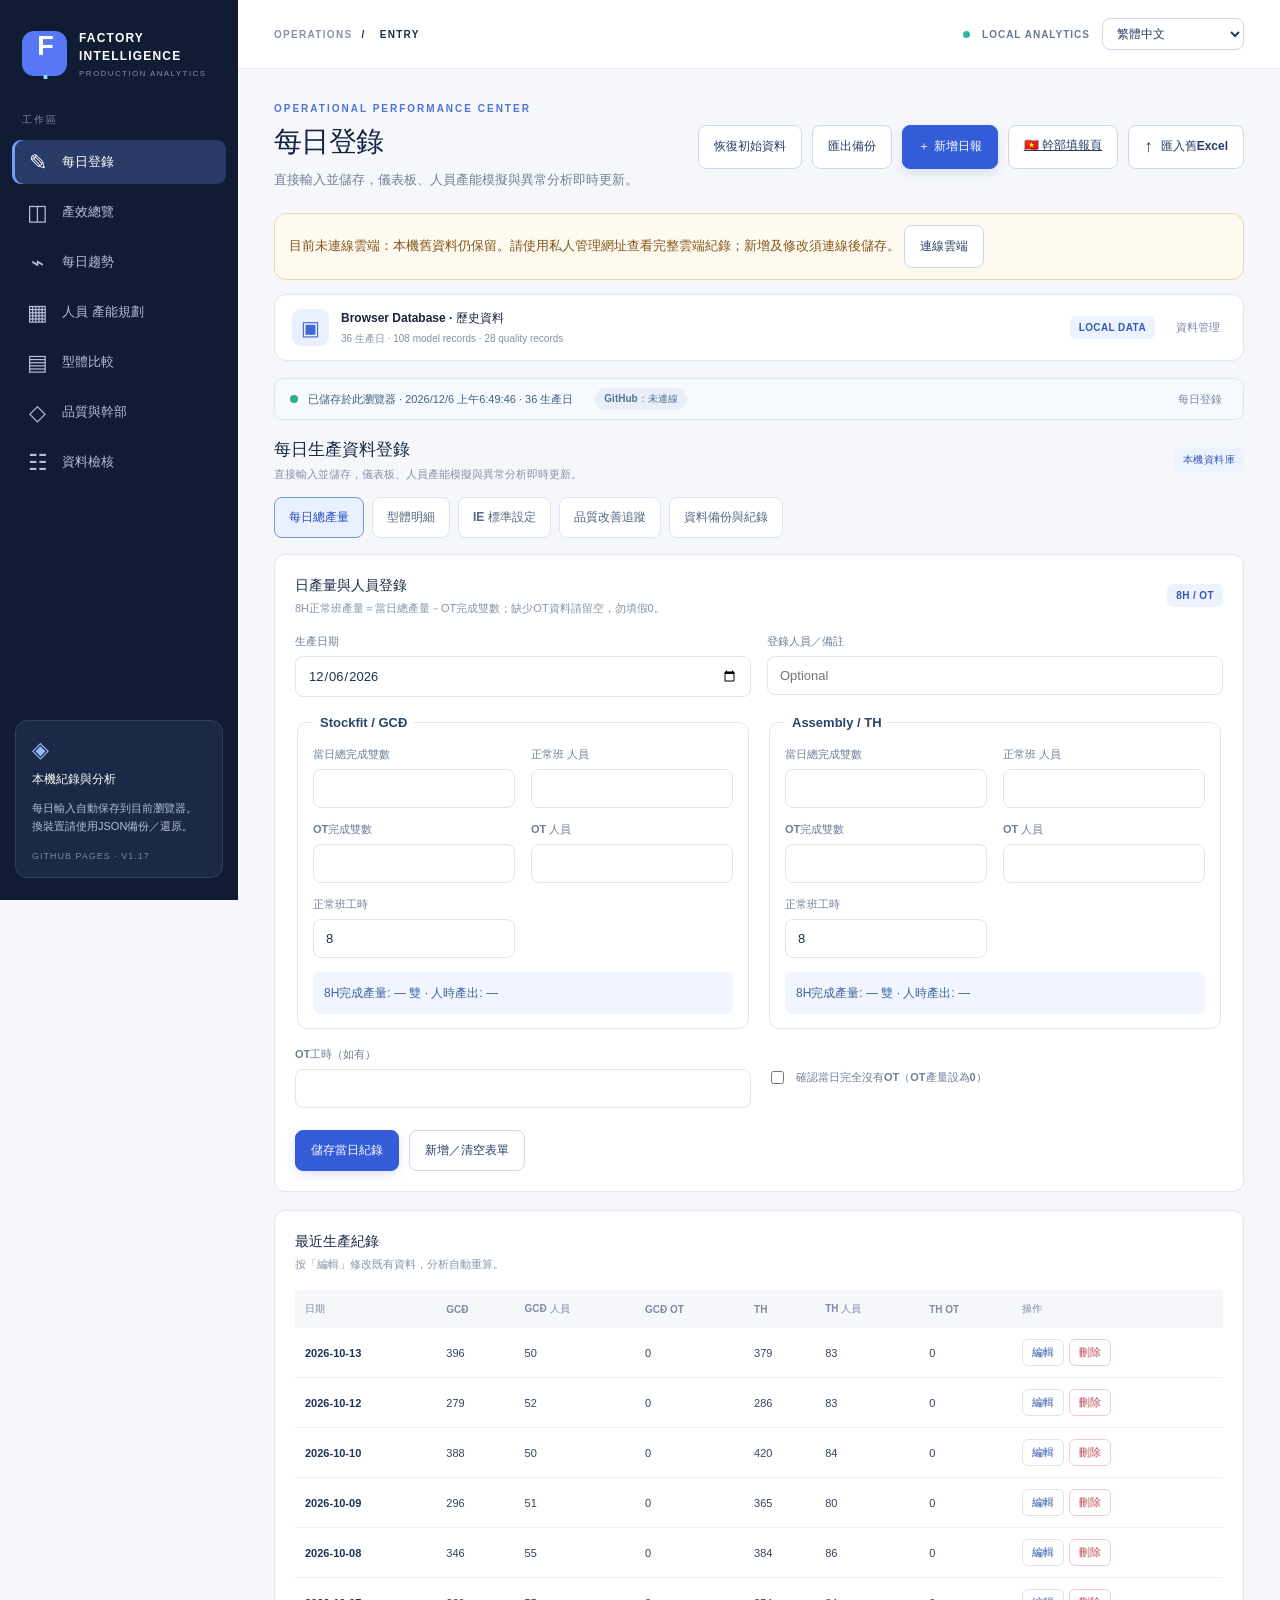
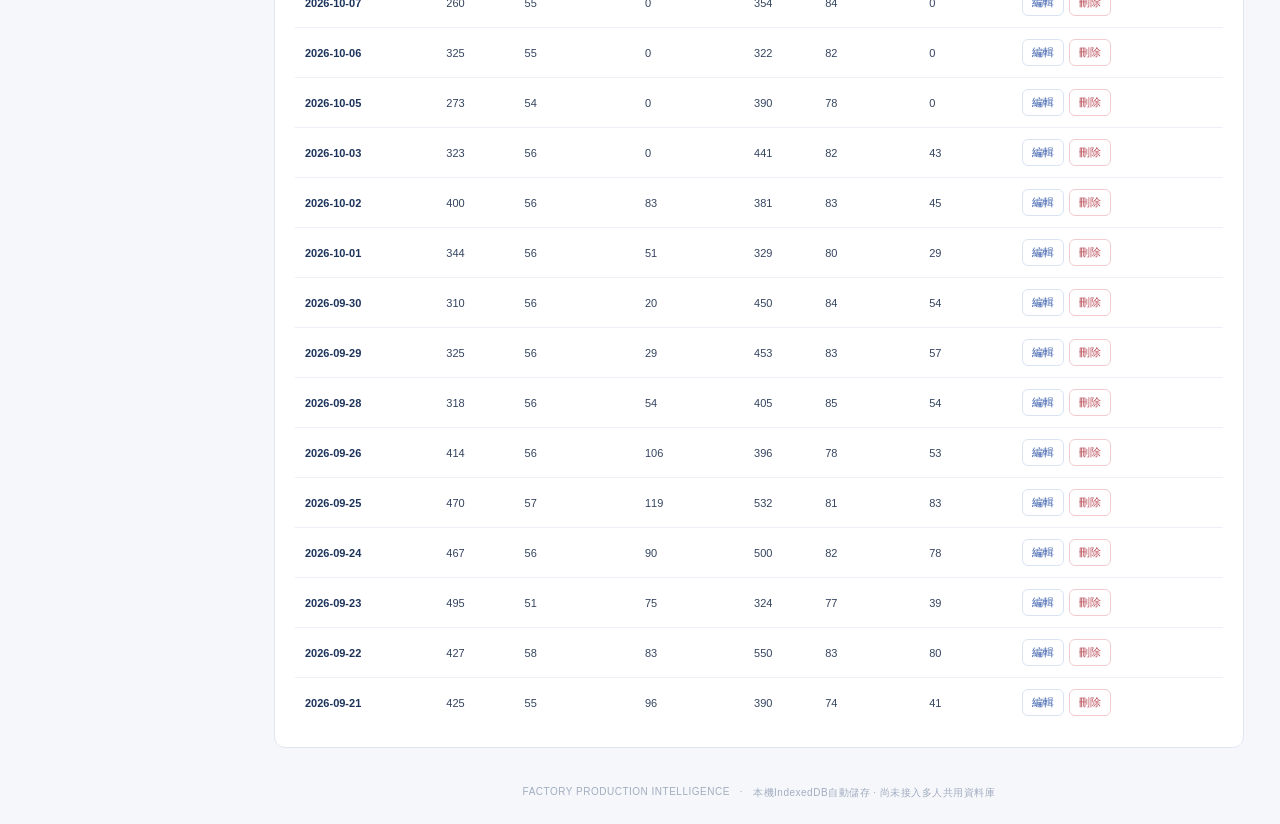
==== index.html @ ee5aaa3c "Add evidence-based mixed-model recommendations to production overview" ====
<!doctype html>
<html lang="zh-Hant">
<head>
  <meta charset="utf-8" />
  <meta name="viewport" content="width=device-width, initial-scale=1" />
  <meta name="color-scheme" content="light" />
  <meta http-equiv="Content-Security-Policy" content="default-src 'self'; script-src 'self'; style-src 'self'; img-src 'self' data:; connect-src 'self' https://api.github.com https://*.supabase.co; object-src 'none'; base-uri 'self'; form-action 'none'" />
  <title>Factory Production Intelligence | 產效智能管理</title>
  <link rel="stylesheet" href="styles.css?v=126" />
  <script src="data/factory-data.js" defer></script>
  <script src="english.js?v=115" defer></script>
  <script src="insights.js?v=23" defer></script>
  <script src="app.js?v=126" defer></script>
  <script src="records.js?v=117" defer></script>
  <script src="ie.js?v=117" defer></script>
  <script src="ie-planner.js?v=121" defer></script>
  <script src="planning-core.js?v=121" defer></script>
  <script src="planning-ui.js?v=123" defer></script>
  <script src="ie-intelligence.js?v=120" defer></script>
  <script src="mix-recommendation.js?v=126" defer></script>
  <script src="cloud.js?v=113" defer></script>
  <script src="cloud-config.js" defer></script>
  <script src="cloud-dashboard.js?v=125" defer></script>
</head>
<body>
  <div class="shell">
    <aside class="sidebar">
      <div class="brand"><div class="brand-mark">F<span>·</span></div><div><strong>FACTORY<br>INTELLIGENCE</strong><small>PRODUCTION ANALYTICS</small></div></div>
      <div class="side-label" data-i18n="workspace">工作區</div>
      <nav class="nav" aria-label="Navigation">
        <button class="nav-link" data-view="entry"><span>✎</span><span data-i18n="entry">每日登錄</span></button>
        <button class="nav-link active" data-view="overview"><span>◫</span><span data-i18n="overview">產效總覽</span></button>
        <button class="nav-link" data-view="trends"><span>⌁</span><span data-i18n="trends">每日趨勢</span></button>
        <button class="nav-link" data-view="planner"><span>▦</span><span data-i18n="planner">HC 產能規劃</span></button>
        <button class="nav-link" data-view="models"><span>▤</span><span data-i18n="models">型體比較</span></button>
        <button class="nav-link" data-view="quality"><span>◇</span><span data-i18n="quality">品質與幹部</span></button>
        <button class="nav-link" data-view="audit"><span>☷</span><span data-i18n="audit">資料檢核</span></button>
      </nav>
      <div class="side-bottom"><div class="privacy-icon">◈</div><strong data-i18n="localProcessing">本機安全分析</strong><p data-i18n="localNote">Excel僅在瀏覽器內處理，不會上傳伺服器。</p><span class="version">GITHUB PAGES · V1.17</span></div>
    </aside>
    <main class="main">
      <header class="topbar"><div class="breadcrumbs">OPERATIONS <span>/</span> <span id="crumb">PRODUCTION DASHBOARD</span></div><div class="top-actions"><span class="status-dot"></span><span class="top-status" data-i18n="offline">LOCAL ANALYTICS</span><select id="langBtn" class="outline small" aria-label="Language / 語言 / Ngôn ngữ"><option value="zh">繁體中文</option><option value="vn">Tiếng Việt</option><option value="en">English</option></select></div></header>
      <div class="page">
        <div class="headline"><div><div class="eyebrow" data-i18n="eyebrow">OPERATIONAL PERFORMANCE CENTER</div><h1 id="pageTitle" data-i18n="overviewTitle">產效智能管理儀表板</h1><p class="lead" id="pageSubtitle" data-i18n="overviewSub">8H正常班、OT、HC與品質的整合分析，協助管理每日產出及生產穩定性。</p></div><div class="headline-actions"><button id="demoBtn" class="outline" data-i18n="demo">重新載入資料</button><button id="downloadVN" class="outline" data-i18n="downloadVN">匯出備份</button><button id="quickEntry" class="primary" type="button" data-i18n="quickEntry">＋ 新增日報</button><a href="staff.html" class="outline" style="text-decoration:none;display:inline-flex;align-items:center;gap:5px" data-i18n="staffLink">🇻🇳 幹部填報頁</a><label class="outline upload-label" for="fileInput"><span>↑</span><span data-i18n="upload">匯入Excel</span></label><input id="fileInput" type="file" accept=".xlsx,.csv" multiple hidden /></div></div>
        <div id="modeNotice" class="mode-notice" role="note">目前是單機模式：本頁直接輸入的資料不會跨裝置同步。主管請從私人雲端網址進入，幹部請使用專用填報網址。</div>
        <div class="import-strip"><div class="file-state"><span class="file-icon">▣</span><div><strong id="sourceTitle">尚未匯入資料</strong><small id="sourceDetail">支援 Master_Daily / Model_Data / Quality_Issues / Sheet2</small></div></div><div class="file-state-right"><span id="datasetTag" class="tag muted">NO DATA</span><button class="text-button" id="clearBtn" data-i18n="clear">資料管理</button></div></div>
        <div id="message" class="message hidden" role="status"></div>
        <div class="storage-strip" id="storageStrip"><span class="storage-dot"></span><span id="dbStatus">正在檢查本機資料庫…</span><span class="cloud-status-pill" id="cloudTopStatus">GitHub: 未連線</span><button id="goEntry" type="button" class="text-button" data-i18n="entry">每日登錄</button></div>
        <section id="filters" class="filter-bar"><div class="filter-title"><strong data-i18n="period">每日產效比較</strong><span data-i18n="weighted">選擇兩個生產日，8H正常班與加權人時產出</span></div><div class="date-field"><label for="baseStart" data-i18n="baselineStart">A日 · 基準日</label><input id="baseStart" type="date" aria-label="A日 基準日"></div><div class="arrow">→</div><div class="date-field"><label for="compStart" data-i18n="compareStart">B日 · 比較日</label><input id="compStart" type="date" aria-label="B日 比較日"></div><button id="swapDates" class="outline small" type="button" data-i18n="swapDates">交換日期</button><span class="date-compare-note" id="dateCompareNote"></span></section>

        <div id="view-entry" class="view">
          <div class="section-head"><div><h2 data-i18n="entryTitle">每日生產資料登錄</h2><p data-i18n="entrySub">直接輸入並儲存，所有儀表板、產能模擬與異常分析即時更新。</p></div><span class="tag" data-i18n="localDB">本機資料庫</span></div>
          <div class="entry-tabs" role="tablist" aria-label="Entry sections">
            <button type="button" class="entry-tab active" data-entry-tab="daily" data-i18n="tabDaily">每日總產量</button>
            <button type="button" class="entry-tab" data-entry-tab="model" data-i18n="tabModel">型體明細</button>
            <button type="button" class="entry-tab" data-entry-tab="ie" data-i18n="tabIE">IE 標準設定</button>
            <button type="button" class="entry-tab" data-entry-tab="quality" data-i18n="tabQuality">品質改善追蹤</button>
            <button type="button" class="entry-tab" data-entry-tab="backup" data-i18n="tabBackup">資料備份與紀錄</button>
          </div>
          <section id="entry-daily" class="entry-pane active">
            <form id="dailyForm" class="panel entry-panel">
              <div class="panel-head"><div><h3 data-i18n="dailyFormTitle">日產量與HC登錄</h3><p data-i18n="dailyFormSub">8H正常班產量＝當日總產量－OT產量；缺少OT資料請留空，勿填假0。</p></div><span class="tag">8H / OT</span></div>
              <div class="entry-form-grid"><label><span data-i18n="date">生產日期</span><input id="entryDate" type="date" required /></label><label><span data-i18n="entryOperator">登錄人員／備註</span><input id="entryOperator" type="text" maxlength="120" placeholder="Optional" /></label></div>
              <div class="entry-process-grid">
                <fieldset><legend>Stockfit / GCĐ</legend><div class="entry-form-grid"><label><span data-i18n="totalPairs">當日總完成雙數</span><input id="entryGcTotal" type="number" min="0" step="1" required /></label><label><span data-i18n="normalHC">正常班 HC</span><input id="entryGcHC" type="number" min="1" step="1" required /></label><label><span data-i18n="otPairs">OT完成雙數</span><input id="entryGcOT" type="number" min="0" step="1" /></label><label><span data-i18n="otHC">OT HC</span><input id="entryGcOTHC" type="number" min="0" step="1" /></label><label><span data-i18n="normalHours">正常班工時</span><input id="entryGcHours" type="number" min="0.5" max="24" step="0.5" value="8" required /></label></div><div class="entry-preview" id="gcLivePreview">—</div></fieldset>
                <fieldset><legend>Assembly / TH</legend><div class="entry-form-grid"><label><span data-i18n="totalPairs">當日總完成雙數</span><input id="entryAsmTotal" type="number" min="0" step="1" required /></label><label><span data-i18n="normalHC">正常班 HC</span><input id="entryAsmHC" type="number" min="1" step="1" required /></label><label><span data-i18n="otPairs">OT完成雙數</span><input id="entryAsmOT" type="number" min="0" step="1" /></label><label><span data-i18n="otHC">OT HC</span><input id="entryAsmOTHC" type="number" min="0" step="1" /></label><label><span data-i18n="normalHours">正常班工時</span><input id="entryAsmHours" type="number" min="0.5" max="24" step="0.5" value="8" required /></label></div><div class="entry-preview" id="asmLivePreview">—</div></fieldset>
              </div>
              <div class="entry-form-grid entry-extra"><label><span data-i18n="otHours">OT工時（如有）</span><input id="entryOtHours" type="number" min="0" max="16" step="0.5" /></label><label class="entry-checkbox"><input id="entryNoOT" type="checkbox" /><span data-i18n="noOT">確認當日完全沒有OT（將OT產量設為0）</span></label></div>
              <div class="entry-actions"><button class="primary" type="submit" id="saveDaily" data-i18n="saveDaily">儲存當日紀錄</button><button class="outline" type="button" id="resetDaily" data-i18n="newRecord">新增／清空表單</button><span class="entry-hint" id="dailyEditingHint"></span></div>
            </form>
            <article class="panel entry-list-panel"><div class="panel-head"><div><h3 data-i18n="recentRecords">最近生產紀錄</h3><p data-i18n="editHint">選擇「編輯」可直接修改既有資料，修改後分析自動重算。</p></div></div><div class="table-scroll" id="entryDailyTable"></div></article>
          </section>
          <section id="entry-model" class="entry-pane">
            <form id="modelForm" class="panel entry-panel"><div class="panel-head"><div><h3 data-i18n="modelFormTitle">型體產量登錄</h3><p data-i18n="modelFormSub">同一日期、同一型體為一筆紀錄；型體HC共用，不自行分攤。</p></div></div>
              <div class="entry-form-grid"><label><span data-i18n="date">日期</span><input id="modelDate" type="date" required /></label><label><span data-i18n="modelName">型體代碼</span><input id="modelName" type="text" list="modelOptions" maxlength="70" required placeholder="BBB-1698" /><datalist id="modelOptions"><option value="BBB-1698"></option><option value="SWB-1285-1"></option><option value="SOB-1632"></option></datalist></label><label><span>Stockfit / GCĐ · <span data-i18n="totalPairs">總完成雙數</span></span><input id="modelGcTotal" type="number" min="0" step="1" /></label><label><span>Stockfit / GCĐ · OT</span><input id="modelGcOT" type="number" min="0" step="1" /></label><label><span>Assembly / TH · <span data-i18n="totalPairs">總完成雙數</span></span><input id="modelAsmTotal" type="number" min="0" step="1" /></label><label><span>Assembly / TH · OT</span><input id="modelAsmOT" type="number" min="0" step="1" /></label></div>
              <div class="entry-actions"><button class="primary" type="submit" data-i18n="saveModel">儲存型體資料</button><button class="outline" type="button" id="resetModel" data-i18n="newRecord">新增／清空表單</button><span class="entry-hint" id="modelEditingHint"></span></div>
            </form><article class="panel entry-list-panel"><div class="panel-head"><h3 data-i18n="recentModels">最近型體紀錄</h3></div><div class="table-scroll" id="entryModelTable"></div></article>
          </section>
          <section id="entry-ie" class="entry-pane">
            <form id="ieForm" class="panel entry-panel">
              <div class="panel-head"><div><h3 data-i18n="ieFormTitle">IE 型體標準工時登錄</h3><p data-i18n="ieFormSub">新增任意型體，底加／成型分別設定標準人分鐘、節拍、專用HC與效率；數值留空表示尚未提供IE標準。</p></div><span class="tag">IE / MANUAL SECONDS / HC</span></div>
              <div class="entry-form-grid">
                <label><span data-i18n="modelName">型體代碼</span><input id="ieModel" type="text" list="modelOptions" maxlength="70" required placeholder="BBB-1698" /></label>
                <label><span data-i18n="ieDisplayName">型體名稱（選填）</span><input id="ieDisplayName" type="text" maxlength="120" placeholder="Sabrina 4" /></label>
                <label><span data-i18n="ieEffectiveDate">IE生效日（留空＝適用所有歷史日期）</span><input id="ieEffectiveDate" type="date" /></label>
                <label><span data-i18n="ieShiftHours">模擬工時（小時）</span><input id="ieShiftHours" type="number" min="0.5" max="24" step="0.5" value="8" /></label>
              </div>
              <div class="entry-process-grid">
                <fieldset><legend>Stockfit / GCĐ</legend><div class="entry-form-grid">
                  <label><span data-i18n="ieCycle">人工總秒值（秒／雙）</span><input id="ieGcCycle" type="number" min="0.001" max="300000" step="any" placeholder="例：4618" /></label>
                  <label><span data-i18n="ieTarget">試算雙數（選填）</span><input id="ieGcTargetPairs" type="number" min="1" step="1" placeholder="自動參考最近同款實績" /></label>
                </div><div id="ieGcPreview" class="entry-preview">—</div></fieldset>
                <fieldset><legend>Assembly / TH</legend><div class="entry-form-grid">
                  <label><span data-i18n="ieCycle">人工總秒值（秒／雙）</span><input id="ieAsmCycle" type="number" min="0.001" max="300000" step="any" placeholder="例：5328" /></label>
                  <label><span data-i18n="ieTarget">試算雙數（選填）</span><input id="ieAsmTargetPairs" type="number" min="1" step="1" placeholder="自動參考最近同款實績" /></label>
                </div><div id="ieAsmPreview" class="entry-preview">—</div></fieldset>
              </div>
              <label class="entry-full"><span data-i18n="ieNotes">IE備註／版本來源</span><textarea id="ieNotes" rows="2" maxlength="1000" placeholder="IE approved standard / process &amp; version"></textarea></label>
              <div class="entry-actions"><button class="primary" type="submit" data-i18n="ieSave">儲存IE標準／新增型體</button><button class="outline" type="button" id="ieReset" data-i18n="newRecord">新增／清空表單</button><span class="entry-hint" id="ieEditingHint"></span></div>
            </form>
            <article class="panel entry-list-panel"><div class="panel-head"><div><h3 data-i18n="ieRegistryTitle">型體與IE標準資料庫</h3><p data-i18n="ieRegistrySub">IE標準可以新增生效版本；未輸入標準的型體仍可登錄產量。刪除IE標準不會刪除生產紀錄。</p></div></div><div id="ieRegistryTable" class="table-scroll"></div></article>
          </section>
          <section id="entry-quality" class="entry-pane">
            <form id="qualityForm" class="panel entry-panel"><div class="panel-head"><div><h3 data-i18n="qualityFormTitle">品質異常與改善追蹤</h3><p data-i18n="qualityFormSub">記錄問題、當責人、改善措施、追蹤狀態與期限。</p></div></div>
              <div class="entry-form-grid"><label><span data-i18n="date">發生日期</span><input id="qualityDate" type="date" /></label><label><span data-i18n="area">區域</span><select id="qualityArea"><option value="GCĐ">Stockfit / GCĐ</option><option value="TH">Assembly / TH</option><option value="MK">Stitching / MK</option><option value="Cutting">Cutting</option><option value="Other">Other</option></select></label><label><span data-i18n="modelName">型體代碼</span><input id="qualityModel" type="text" list="modelOptions" maxlength="70" required /></label><label><span data-i18n="affected">影響雙數</span><input id="qualityAffected" type="number" min="0" step="1" /></label><label><span data-i18n="directOwner">當責幹部</span><input id="qualityOwner" type="text" maxlength="120" /></label><label><span data-i18n="seniorOwner">高階幹部</span><input id="qualitySenior" type="text" maxlength="120" /></label><label><span data-i18n="qualityStatus">改善狀態</span><select id="qualityStatus"><option value="open">Open</option><option value="progress">In Progress</option><option value="closed">Closed</option></select></label><label><span data-i18n="dueDate">改善期限</span><input id="qualityDue" type="date" /></label></div>
              <label class="entry-full"><span data-i18n="issueDescription">問題描述</span><textarea id="qualityDesc" rows="2" maxlength="1000" required></textarea></label>
              <label class="entry-full"><span data-i18n="actionTaken">改善措施／追蹤紀錄</span><textarea id="qualityAction" rows="2" maxlength="1500"></textarea></label>
              <div class="entry-actions"><button class="primary" type="submit" data-i18n="saveQuality">儲存品質問題</button><button class="outline" type="button" id="resetQuality" data-i18n="newRecord">新增／清空表單</button><span class="entry-hint" id="qualityEditingHint"></span></div>
            </form><article class="panel entry-list-panel"><div class="panel-head"><h3 data-i18n="recentQuality">品質改善紀錄</h3></div><div class="table-scroll" id="entryQualityTable"></div></article>
          </section>
          <section id="entry-backup" class="entry-pane"><article class="panel cloud-panel"><div class="panel-head"><div><h3 data-i18n="cloudTitle">GitHub 雲端資料同步</h3><p data-i18n="cloudSub">單人使用 · GitHub獨立資料分支 · 保存JSON版本歷史；需要最小權限存取權杖。</p></div><span class="tag muted" id="cloudBadge">NOT CONNECTED</span></div><div class="cloud-grid"><label><span data-i18n="cloudTokenLabel">GitHub Fine-grained Token（只存於目前頁面記憶體）</span><input id="cloudToken" type="password" autocomplete="off" spellcheck="false" placeholder="github_pat_..." /></label><div class="cloud-connect-actions"><button id="cloudConnect" class="primary" type="button" data-i18n="cloudConnect">連線GitHub</button><button id="cloudDisconnect" class="outline" type="button" data-i18n="cloudDisconnect">斷線</button></div></div><div class="backup-actions cloud-actions"><button id="cloudPush" class="outline" type="button" data-i18n="cloudPush">上傳目前資料</button><button id="cloudPull" class="outline" type="button" data-i18n="cloudPull">下載雲端資料並還原</button><label class="cloud-auto-label"><input id="cloudAuto" type="checkbox" checked /><span data-i18n="cloudAuto">連線且完成首次同步後，每次修改自動上傳</span></label></div><p id="cloudMessage" class="cloud-message" role="status"></p><div class="note cloud-note"><strong data-i18n="cloudCautionTitle">GitHub儲存說明</strong><p data-i18n="cloudCaution">此Repository為Public，production-records分支的JSON也會公開。權杖不寫入程式、不儲存在瀏覽器資料庫；重新整理需重新連線。上傳前請確認雲端版本，避免覆蓋其他裝置的新紀錄。</p></div></article><article class="panel"><div class="panel-head"><div><h3 data-i18n="backupTitle">資料庫備份與復原</h3><p data-i18n="backupSub">資料儲存在目前瀏覽器。換電腦或清除瀏覽資料前，請先下載JSON備份。</p></div></div><div class="backup-actions"><button class="primary" id="exportBackup" type="button" data-i18n="exportBackup">下載完整JSON備份</button><label class="outline upload-label" for="importBackup" data-i18n="importBackup">還原JSON備份</label><input type="file" id="importBackup" accept=".json,application/json" hidden /><button class="outline" type="button" id="undoChange" data-i18n="undoChange">回復上次修改</button></div><div class="note"><strong data-i18n="storageLimitTitle">儲存限制</strong><p data-i18n="storageLimit">本版是單一瀏覽器資料庫，不會跨電腦自動同步，也不是多人共用雲端資料庫；瀏覽器資料清除可能導致紀錄遺失。</p></div></article><article class="panel entry-list-panel"><div class="panel-head"><h3 data-i18n="changeLog">最近修改紀錄</h3></div><div id="revisionTable" class="table-scroll"></div></article></section>
        </div>

        <div id="view-overview" class="view active">
          <div class="section-head"><div><h2 data-i18n="overviewKpis">關鍵產效指標</h2><p data-i18n="overviewKpisSub">同期間加權比較，不將底加與成型產量相加。</p></div><span id="periodLabel" class="subtle"></span></div>
          <div class="kpi-grid" id="kpiGrid"></div>
          <article id="mixRecommendation" class="panel mix-recommendation" aria-live="polite"></article>
          <div class="two-cols"><article class="panel"><div class="panel-head"><div><h3 data-i18n="compareTitle">A日與B日產效比較</h3><p data-i18n="compareDesc">正常班日均產量、HC及人時產出</p></div><span class="tag">8H</span></div><div id="comparisonTable"></div></article><article class="panel insight-panel"><div class="panel-head"><div><h3 id="insight-panel-heading" data-i18n="analysisTitle">自動管理判讀</h3><p data-i18n="analysisDesc">根據資料計算的觀察重點，不自動推定根因</p></div><div class="insight-panel-meta"><span class="tag muted">AUTO INSIGHT</span><span class="insight-scroll-hint" data-i18n="insightScrollHint">↕ 向下捲動查看完整分析</span></div></div><div id="insights" class="insights" role="region" aria-labelledby="insight-panel-heading" tabindex="0"></div></article></div>
          <article class="panel chart-panel"><div class="panel-head"><div><h3 data-i18n="recentTrend">近期每日產出</h3><p data-i18n="trendCaption">以8H正常班完成產量呈現，單位：雙</p></div><span class="chart-legend"><i class="dot gc"></i>Stockfit <i class="dot asm"></i>Assembly</span></div><div id="miniChart" class="chart"></div></article>
        </div>
        <div id="view-trends" class="view"><div class="section-head"><div><h2 data-i18n="dailyTrend">每日產量與異常監控</h2><p data-i18n="dailyTrendSub">依HC、人時產出與歷史基準監測波動</p></div><button id="downloadDaily" class="outline" data-i18n="exportCsv">匯出CSV</button></div><article class="panel chart-panel"><div class="panel-head"><h3 data-i18n="dailyOutput">每日8H正常班完成產量</h3><span class="chart-legend"><i class="dot gc"></i>Stockfit <i class="dot asm"></i>Assembly</span></div><div id="dailyChart" class="chart big"></div></article><article class="panel"><div class="panel-head"><h3 data-i18n="dailyDetail">每日明細與差異</h3><span class="tag muted" id="dailyCount"></span></div><div class="table-scroll" id="dailyTable"></div></article></div>
        <div id="view-planner" class="view"><div class="section-head"><div><h2 data-i18n="capacityTitle">HC 合理產能模擬</h2><p data-i18n="capacitySub">以比較期間的加權人時產出建立基準，非增員建議</p></div><span class="tag muted" data-i18n="simulation">SCENARIO PLANNING</span></div><div id="plannerPeriod" class="ie-period-label"></div><div class="planner-grid"><article class="panel"><div class="panel-head"><h3>Stockfit / GCĐ</h3><span class="tag">PROCESS 01</span></div><div class="planner-inputs"><label><span data-i18n="plannedHc">預定HC</span><input id="gcHC" type="number" min="1" step="1" value="53"></label><label><span data-i18n="targetPairs">目標雙數</span><input id="gcTarget" type="number" min="1" step="1" value="400"></label><label><span data-i18n="hours">正常工時</span><input id="gcHours" type="number" min="1" max="24" step="0.5" value="8"></label></div><div id="gcPlan"></div></article><article class="panel"><div class="panel-head"><h3>Assembly / TH</h3><span class="tag">PROCESS 02</span></div><div class="planner-inputs"><label><span data-i18n="plannedHc">預定HC</span><input id="asmHC" type="number" min="1" step="1" value="83"></label><label><span data-i18n="targetPairs">目標雙數</span><input id="asmTarget" type="number" min="1" step="1" value="450"></label><label><span data-i18n="hours">正常工時</span><input id="asmHours" type="number" min="1" max="24" step="0.5" value="8"></label></div><div id="asmPlan"></div></article></div><div class="note"><strong data-i18n="plannerNoteTitle">試算使用限制</strong><p data-i18n="plannerNote">預估值採線性假設；不代表增加人數就能達成目標。Sabrina 4雙製程、WIP等待、型體組合、返修與品質風險必須由主管確認。</p></div></div>
        <div id="view-models" class="view"><div class="section-head"><div><h2 data-i18n="modelTitle">型體產出比較</h2><p data-i18n="modelSub">依底加與成型分別比較；各型體共用HC，不推算型體人時效率</p></div></div><article class="panel"><div class="panel-head"><h3 data-i18n="modelCompare">各型體正常班產出</h3><span id="modelPeriod" class="subtle"></span><span class="tag muted">MODEL MIX</span></div><div id="modelTable" class="table-scroll"></div></article>
           <article class="panel model-benchmark-panel"><div class="panel-head"><div><h3 data-i18n="modelBenchmarkTitle">型體歷史平均對照</h3><p data-i18n="modelBenchmarkSub">依B日前同款實際完成量比較，分開呈現底加與成型；不足3筆不推估。</p></div><span class="tag muted">HISTORICAL AVG</span></div><div id="modelBenchmarkTable" class="table-scroll"></div></article>
          <article class="panel entry-list-panel"><div class="panel-head"><div><h3 data-i18n="ieMixTitle">IE標準工時 × 實際型體組合</h3><p data-i18n="ieMixSub">依所選比較期間的型體正常班產量與IE標準，估算工作負荷及平均合理HC；缺少IE資料不會推估。</p></div><button id="goIE" class="outline" type="button" data-i18n="ieEdit">新增／編輯IE標準</button></div><div id="iePeriodLabel" class="ie-period-label"></div><div id="ieMixSummary" class="ie-mix-summary"></div><div id="ieMixTable" class="table-scroll"></div></article><div class="note"><strong data-i18n="modelCautionTitle">型體產效提醒</strong><p data-i18n="modelCaution">BBB-1698的Pass 1 / Pass 2為雙製程；目前只能計算最終完成產量，不能以單一型體產量除以整線HC判斷該型體實際工序效率。</p></div></div>
        <div id="view-quality" class="view"><div class="section-head"><div><h2 data-i18n="qualityTitle">品質與當責幹部</h2><p data-i18n="qualitySub">按PPT原始問題紀錄展示，不自動重複歸責或以數量直接扣獎金</p></div></div><div id="qualitySummary" class="kpi-grid quality-kpis"></div><article class="panel"><div class="panel-head"><h3 data-i18n="qualityDetail">品質問題明細</h3><label class="select-label"><span data-i18n="filterArea">區域</span><select id="areaFilter"><option value="all">All</option></select></label></div><div id="qualityTable" class="table-scroll"></div></article></div>
        <div id="view-audit" class="view"><div class="section-head"><div><h2 data-i18n="auditTitle">資料品質與檢核</h2><p data-i18n="auditSub">檢查OT、缺漏、日期與資料一致性；不把缺漏當作真實0</p></div></div><div id="auditSummary" class="kpi-grid quality-kpis"></div><article class="panel"><div class="panel-head"><h3 data-i18n="auditDetail">待確認項目</h3></div><div id="auditTable" class="table-scroll"></div></article></div>
        <footer class="footer">FACTORY PRODUCTION INTELLIGENCE <span>·</span> <span data-i18n="footer">所有分析在本機完成 · 資料不會自動同步至團隊</span></footer>
      </div>
    </main>
  </div>
</body>
</html>
---- styles.css ----
:root{font-family:Inter,'Noto Sans TC','Microsoft JhengHei','Segoe UI',sans-serif;color:#18233b;background:#f5f7fb;font-synthesis:none}*{box-sizing:border-box}body{margin:0}button,input,select{font:inherit}button{cursor:pointer}.shell{display:flex;min-height:100vh}.sidebar{width:238px;background:#101b34;color:#fff;display:flex;flex-direction:column;position:sticky;top:0;height:100vh;flex-shrink:0}.brand{display:flex;gap:12px;align-items:center;padding:29px 22px 35px}.brand-mark{background:#5677f6;color:#fff;border-radius:12px;width:45px;height:45px;display:grid;place-items:center;font-size:27px;font-weight:900;letter-spacing:-2px}.brand-mark span{color:#8dd9ff}.brand strong{display:block;letter-spacing:1.2px;font-size:12px;line-height:1.5}.brand small{display:block;font-size:8px;letter-spacing:1.4px;color:#8391b3;margin-top:4px}.side-label{color:#7c8aaa;font-size:10px;letter-spacing:1.8px;font-weight:700;padding:0 22px 13px}.nav{display:grid;gap:6px;padding:0 12px}.nav-link{display:flex;align-items:center;gap:13px;width:100%;padding:13px 14px;border:0;border-radius:9px;color:#b4c0d9;background:transparent;text-align:left;font-size:13px;font-weight:600}.nav-link span:first-child{font-size:22px;line-height:15px;width:23px;text-align:center}.nav-link:hover,.nav-link.active{background:#283b66;color:white}.nav-link.active{box-shadow:inset 3px 0 #7b98ff}.side-bottom{margin:auto 15px 22px;border:1px solid #30415f;background:#1a2946;border-radius:12px;padding:16px}.privacy-icon{color:#9cb8ff;font-size:22px;margin-bottom:6px}.side-bottom strong{font-size:12px}.side-bottom p{font-size:11px;line-height:1.7;color:#b2bed6}.version{display:block;color:#7387ad;font-size:9px;letter-spacing:1px;margin-top:15px}.main{min-width:0;flex:1}.topbar{height:69px;background:#fff;border-bottom:1px solid #e7ebf2;display:flex;align-items:center;justify-content:space-between;padding:0 36px}.breadcrumbs{font-size:10px;font-weight:800;color:#8792a9;letter-spacing:1.3px}.breadcrumbs span{color:#1b2c4d;margin:0 5px}.top-actions{display:flex;gap:12px;align-items:center}.status-dot{width:7px;height:7px;border-radius:50%;background:#32b6a2}.top-status{font-size:10px;color:#687995;font-weight:800;letter-spacing:1px}.page{max-width:1540px;padding:34px 36px 24px;margin:0 auto}.headline{display:flex;align-items:center;justify-content:space-between;gap:20px;margin-bottom:23px}.eyebrow{font-size:10px;letter-spacing:2px;color:#5174da;font-weight:900;margin-bottom:9px}h1{font-size:28px;letter-spacing:-.6px;margin:0 0 8px;color:#142442}h2{font-size:17px;margin:0 0 6px;color:#192943}h3{font-size:14px;margin:0;color:#172947}.lead{font-size:13px;color:#72809a;margin:0;line-height:1.65}.headline-actions{display:flex;gap:10px;flex-shrink:0}.primary,.outline{border:1px solid #ced8ea;border-radius:8px;background:#fff;color:#263e65;padding:11px 15px;font-size:12px;font-weight:800}.primary{background:#345bd8;border-color:#345bd8;color:#fff;box-shadow:0 4px 10px #345bd825}.primary:hover{background:#254bc8}.outline:hover{border-color:#7796e5;color:#345bd8}.outline.small{padding:7px 10px}.upload-label{display:flex;gap:8px;align-items:center;cursor:pointer}.upload-label span:first-child{font-size:17px}.import-strip{border:1px solid #e0e7f1;background:#fff;border-radius:12px;padding:14px 17px;display:flex;align-items:center;justify-content:space-between;margin-bottom:17px}.file-state{display:flex;align-items:center;gap:12px}.file-icon{display:grid;place-items:center;width:37px;height:37px;background:#eaf0ff;color:#4368d5;border-radius:9px;font-size:20px}.file-state strong{display:block;font-size:12px}.file-state small{display:block;color:#8490a5;font-size:10px;margin-top:5px}.file-state-right{display:flex;align-items:center;gap:15px}.tag{font-size:10px;font-weight:900;color:#3659b6;background:#edf2ff;padding:6px 9px;border-radius:6px;white-space:nowrap;letter-spacing:.4px}.tag.muted{background:#eef1f6;color:#7b879d}.text-button{border:0;background:transparent;color:#7a89a4;font-size:11px;font-weight:700}.text-button:hover{color:#345bd8}.message{padding:11px 15px;border-radius:8px;margin-bottom:16px;font-size:12px;line-height:1.6;background:#fff7e8;color:#805a0d;border:1px solid #f4deb1}.message.error{background:#fff0f0;color:#b3273a;border-color:#f4c3ca}.hidden{display:none!important}.filter-bar{display:flex;align-items:center;gap:13px;background:#fff;border:1px solid #e2e7f0;border-radius:11px;padding:13px 16px;margin-bottom:26px;flex-wrap:wrap}.filter-title{margin-right:auto;min-width:190px}.filter-title strong{display:block;font-size:12px}.filter-title span{font-size:10px;color:#8a96ab;display:block;margin-top:5px}.date-field label{display:block;color:#8590a4;font-size:10px;margin-bottom:4px}.date-field input{border:1px solid #e2e7f0;border-radius:6px;padding:7px 8px;color:#283c5e;font-size:11px;max-width:133px;background:#fdfdff}.arrow{color:#a2adc2;margin-top:12px}.view{display:none}.view.active{display:block}.section-head{display:flex;justify-content:space-between;align-items:center;margin-bottom:15px;gap:14px}.section-head p{font-size:11px;color:#8793a8;margin:0}.subtle{color:#8592a6;font-size:11px}.kpi-grid{display:grid;grid-template-columns:repeat(4,minmax(0,1fr));gap:15px;margin-bottom:20px}.kpi{background:#fff;border:1px solid #e1e7f0;border-radius:11px;padding:18px 18px 15px;min-height:126px}.kpi .label{font-size:11px;color:#7c8ba2;font-weight:700}.kpi .value{font-size:27px;font-weight:850;letter-spacing:-.8px;color:#162847;margin:14px 0 9px;font-variant-numeric:tabular-nums}.kpi .foot{font-size:11px;color:#8390a5}.change{font-weight:800}.change.good{color:#059e80}.change.bad{color:#d45858}.change.neutral{color:#73819c}.two-cols{display:grid;grid-template-columns:minmax(0,1.25fr) minmax(300px,.75fr);gap:18px;margin-bottom:18px}.panel{background:#fff;border:1px solid #e1e7f0;border-radius:11px;padding:20px;min-width:0}.panel-head{display:flex;align-items:center;justify-content:space-between;gap:12px;margin-bottom:18px}.panel-head p{font-size:11px;color:#8694a9;margin:5px 0 0}.panel-head h3{line-height:1.5}.table-scroll{overflow:auto}.data-table{border-collapse:collapse;width:100%;font-size:11px;text-align:left;white-space:nowrap}.data-table th{background:#f5f7fb;color:#7e8ba2;font-size:10px;text-transform:none;padding:12px 10px;font-weight:800}.data-table td{border-bottom:1px solid #edf0f6;padding:11px 10px;color:#33435f;font-variant-numeric:tabular-nums}.data-table tr:last-child td{border-bottom:0}.data-table td.numeric{text-align:right}.data-table th.numeric{text-align:right}.data-table .highlight{font-weight:800;color:#1c335b}.data-table .warning{color:#bc7731}.data-table .negative{color:#cb515c}.insights{display:grid;gap:11px}.insight{display:flex;gap:11px;align-items:flex-start;border:1px solid #e9edf4;background:#fbfcff;border-radius:8px;padding:12px}.insight-mark{width:23px;height:23px;flex-shrink:0;display:grid;place-items:center;border-radius:7px;background:#e8f0ff;color:#4770da;font-weight:900}.insight strong{font-size:11px;display:block;margin-bottom:5px}.insight p{font-size:11px;line-height:1.65;color:#6d7c95;margin:0}.chart-panel{margin-bottom:18px}.chart{width:100%;min-height:250px;overflow:hidden}.chart.big{min-height:320px}.chart svg{width:100%;height:260px;display:block}.chart.big svg{height:335px}.chart-legend{display:flex;align-items:center;gap:7px;font-size:10px;color:#7b89a1}.dot{width:8px;height:8px;border-radius:50%;display:inline-block;margin-left:8px}.dot.gc{background:#5478e8}.dot.asm{background:#27b3a4}.planner-grid{display:grid;grid-template-columns:1fr 1fr;gap:18px}.planner-inputs{display:grid;grid-template-columns:repeat(3,1fr);gap:10px;margin-bottom:18px}.planner-inputs label span{font-size:10px;color:#8290a6;display:block;margin-bottom:6px}.planner-inputs input{width:100%;padding:10px 9px;border:1px solid #dfe5ef;border-radius:7px;font-size:13px;color:#1e3359;font-weight:750}.plan-main{background:#f1f5ff;border:1px solid #e1e9ff;border-radius:9px;padding:16px;margin-bottom:14px}.plan-main .metric{font-size:30px;font-weight:850;color:#294fc2}.plan-main small{color:#6c7fa6;font-size:11px}.plan-scenarios{display:grid;grid-template-columns:repeat(3,1fr);gap:10px}.scenario{border:1px solid #e5eaf2;border-radius:8px;padding:11px}.scenario strong{font-size:10px;color:#8793a9}.scenario b{font-size:19px;display:block;color:#203659;margin:7px 0}.scenario small{font-size:10px;color:#8c99ad}.plan-foot{font-size:11px;color:#6d7d99;line-height:1.7;margin-top:13px}.note{background:#fff9ee;border:1px solid #f3e5c9;border-radius:10px;padding:15px 18px;margin-top:17px}.note strong{font-size:12px;color:#8d6c2f}.note p{font-size:12px;line-height:1.75;color:#8a785a;margin:7px 0 0}.select-label{display:flex;gap:8px;align-items:center;font-size:11px;color:#7a87a1}.select-label select{padding:8px;border:1px solid #e1e7f0;border-radius:7px;max-width:220px}.quality-kpis{grid-template-columns:repeat(3,minmax(0,1fr))}.empty{padding:44px 20px;text-align:center;color:#8391a8;font-size:12px;line-height:1.8}.empty .symbol{display:block;font-size:30px;color:#b5c3dc;margin-bottom:10px}.pill{display:inline-block;font-size:10px;border-radius:5px;background:#e8f6f1;color:#23826c;padding:4px 7px;font-weight:750}.pill.alert{background:#fff1eb;color:#b86736}.footer{display:flex;justify-content:center;gap:10px;margin-top:38px;color:#a2adc0;font-size:10px;letter-spacing:.5px}@media(max-width:1250px){.kpi-grid{grid-template-columns:repeat(2,minmax(0,1fr))}.filter-title{min-width:100%;margin-bottom:4px}.page{padding:25px}.topbar{padding:0 25px}}@media(max-width:950px){.sidebar{width:66px}.brand{padding:18px 10px}.brand>div:last-child,.side-label,.nav-link span:last-child,.side-bottom{display:none}.nav{padding:0 6px}.nav-link{justify-content:center;padding:14px 8px}.nav-link span:first-child{font-size:24px}.two-cols,.planner-grid{grid-template-columns:1fr}}@media(max-width:680px){.sidebar{display:none}.topbar{padding:0 16px}.page{padding:20px 14px}.headline{align-items:flex-start;flex-direction:column}.headline-actions{width:100%}.headline-actions>*{flex:1;justify-content:center;text-align:center}.kpi-grid{grid-template-columns:1fr 1fr;gap:9px}.kpi{padding:13px;min-height:108px}.kpi .value{font-size:22px}.planner-inputs{grid-template-columns:1fr 1fr}.top-status{display:none}.import-strip{gap:10px}.file-state small{max-width:210px;overflow:hidden;text-overflow:ellipsis;white-space:nowrap}.chart svg{min-width:520px}.chart{overflow-x:auto}}
@media print{.sidebar,.topbar,.headline-actions,.import-strip,.filter-bar,.footer,.outline,.text-button{display:none!important}.page{padding:0}.view:not(.active){display:none}.panel,.kpi{break-inside:avoid}}

/* V1.3: Direct data entry and local database */
.storage-strip{display:flex;align-items:center;gap:10px;padding:9px 15px;margin-bottom:18px;border:1px solid #dbe6f2;background:#f6faff;border-radius:9px;font-size:11px;color:#456083}.storage-dot{height:8px;width:8px;border-radius:50%;background:#36aa8e;flex-shrink:0}.storage-strip .text-button{margin-left:auto}.entry-tabs{display:flex;flex-wrap:wrap;gap:8px;margin-bottom:16px}.entry-tab{border:1px solid #dbe4f0;border-radius:8px;background:#fff;color:#536780;font-size:12px;font-weight:800;padding:11px 14px}.entry-tab.active{background:#e9f0ff;border-color:#7794de;color:#264fba}.entry-pane{display:none}.entry-pane.active{display:block}.entry-panel{margin-bottom:18px}.entry-form-grid{display:grid;grid-template-columns:repeat(2,minmax(0,1fr));gap:14px 16px}.entry-form-grid label,.entry-full{display:block;min-width:0}.entry-form-grid label>span,.entry-full>span{display:block;color:#6e7f99;font-size:11px;font-weight:750;margin-bottom:7px}.entry-form-grid input,.entry-form-grid select,.entry-full textarea{width:100%;background:#fff;border:1px solid #dce5f1;border-radius:8px;padding:11px 12px;font-size:13px;color:#1d3151;outline-offset:2px}.entry-form-grid input:focus,.entry-full textarea:focus{border-color:#5377d8}.entry-process-grid{display:grid;grid-template-columns:repeat(2,minmax(0,1fr));gap:16px;margin:18px 0}.entry-process-grid fieldset{border:1px solid #dfe6f1;border-radius:10px;padding:17px 15px 14px;min-width:0}.entry-process-grid legend{font-size:13px;font-weight:900;color:#29466e;padding:0 7px}.entry-preview{background:#f0f5ff;color:#42629a;border-radius:8px;padding:11px;margin-top:14px;font-size:12px;line-height:1.7}.entry-extra{align-items:center}.entry-checkbox{display:flex!important;align-items:center;gap:9px}.entry-checkbox input{width:auto!important;flex-shrink:0}.entry-checkbox span{margin:0!important}.entry-actions{display:flex;align-items:center;gap:10px;flex-wrap:wrap;margin-top:22px}.entry-hint{color:#7d8da7;font-size:11px}.entry-list-panel{margin-top:18px}.entry-list-panel .data-table{white-space:nowrap}.entry-full{margin-top:16px}.entry-full textarea{resize:vertical}.entry-row-btn{border:1px solid #d9e4f3;background:#fff;border-radius:6px;padding:5px 9px;font-size:11px;color:#355aab;margin-right:5px}.entry-row-btn.danger{color:#b84955;border-color:#f1cbd0}.backup-actions{display:flex;gap:10px;flex-wrap:wrap}.backup-actions .upload-label{display:flex}.storage-strip,.entry-pane,.entry-panel{animation:fade-in .12s ease-out}@keyframes fade-in{from{opacity:.8}to{opacity:1}}@media(max-width:1050px){.entry-process-grid{grid-template-columns:1fr}}@media(max-width:680px){.entry-form-grid{grid-template-columns:1fr}.entry-actions>*{flex:1}.backup-actions>*{flex:1}.entry-tabs{display:grid;grid-template-columns:1fr 1fr}.entry-tab{padding:10px 8px}}

/* V1.4 IE standard registry and model-mix planning */
.ie-mix-summary{display:grid;grid-template-columns:repeat(3,minmax(0,1fr));gap:12px;margin-bottom:16px}.ie-summary-card{border:1px solid #e2eaf5;border-radius:9px;padding:13px;background:#f8fbff}.ie-summary-card small{display:block;color:#788aa5;font-size:11px}.ie-summary-card b{font-size:21px;display:block;margin:6px 0;color:#203c72}.ie-summary-card p{font-size:10px;color:#788aa5;margin:0;line-height:1.6}.ie-pending{color:#ad6b23;font-weight:800}.ie-ok{color:#108269;font-weight:800}.ie-small{color:#8391a8;font-size:11px;line-height:1.7}.ie-highlight{background:#f4f8ff}.ie-registry-controls{white-space:nowrap}.ie-registry-controls button{margin:2px 4px 2px 0}.ie-mix-note{font-size:11px;color:#7e6e50;margin:12px 0 0;line-height:1.7}@media(max-width:700px){.ie-mix-summary{grid-template-columns:1fr}.ie-registry-controls{white-space:normal}}

/* V1.5: Two-day comparison and opt-in GitHub snapshot sync */
.filter-bar{gap:16px}.filter-title{min-width:260px}.date-field input{font-size:12px;max-width:158px}.date-compare-note{color:#b46a25;font-size:11px}.analysis-date{font-size:11px;color:#647898;font-weight:750;padding:0 4px 3px}.ie-period-label{color:#637a9c;font-size:12px;font-weight:750;margin:0 0 14px}.cloud-status-pill{margin-left:auto;background:#e9eff9;border-radius:999px;padding:4px 9px;color:#557095;font-size:10px;font-weight:800}.cloud-panel{margin-bottom:18px}.cloud-grid{display:grid;grid-template-columns:minmax(0,1fr) auto;gap:12px;align-items:end}.cloud-grid label span{display:block;color:#71809b;font-size:11px;font-weight:750;margin-bottom:7px}.cloud-grid input{width:100%;border:1px solid #dce5f1;border-radius:8px;padding:11px 12px;font-size:13px}.cloud-connect-actions{display:flex;gap:8px}.cloud-actions{margin-top:16px;align-items:center}.cloud-auto-label{font-size:11px;color:#657893;display:flex;align-items:center;gap:7px}.cloud-message{font-size:11px;color:#58718f;line-height:1.7;margin:14px 0 0;min-height:18px}.cloud-message.error{color:#c04c58}.cloud-note{margin-top:12px}.cloud-note p{font-size:11px}.storage-strip .cloud-status-pill{margin-left:12px}.storage-strip #goEntry{margin-left:auto}@media(max-width:800px){.cloud-grid{grid-template-columns:1fr}.cloud-connect-actions{flex-wrap:wrap}.filter-title{min-width:100%}.cloud-status-pill{display:none}}
/* V1.10: three-language selector on the main analytics dashboard */
#langBtn{min-width:142px;max-width:172px;cursor:pointer;appearance:auto;background:#fff;color:#263e65}
@media(max-width:700px){#langBtn{min-width:116px;max-width:142px}.top-actions{gap:7px}}

/* V1.11: insight direction and evidence-based model diagnostics */
.insight-body{min-width:0;flex:1}
.insight--negative{background:#fffafb;border-color:#f2d7db}
.insight--negative>.insight-mark{background:#fde8ec;color:#b72e4a;font-size:17px}
.insight--positive{background:#f9fdfa;border-color:#d7ebdd}
.insight--positive>.insight-mark{background:#dff5e8;color:#168052;font-size:17px}
.insight--caution{background:#fffcf7;border-color:#f1e1c4}
.insight--caution>.insight-mark{background:#fff0d6;color:#a66b16;font-size:15px}
.insight--neutral>.insight-mark{background:#edf1f7;color:#697b97;font-size:17px}
.insight--summary{background:#f6f9ff;border-color:#dce6fa}
.insight--info>.insight-mark{background:#e8f0ff;color:#4770da;font-size:13px}
.insight-evidence{margin-top:11px;padding:10px 11px;border-radius:8px;background:#fff;border:1px solid #e8edf5}
.insight-evidence-head,.insight-evidence>b{display:block;color:#2d456c;font-size:10.5px;font-weight:850;margin-bottom:7px}
.insight-model-list{display:grid;gap:6px;margin-bottom:8px}
.insight-model-row{display:flex;flex-wrap:wrap;align-items:center;gap:5px 8px;font-size:10.5px;line-height:1.5;color:#667891}
.insight-model-name{font-weight:850;color:#263d61}
.insight-model-row b{margin-left:auto;white-space:nowrap;font-variant-numeric:tabular-nums}
.insight-model-negative{color:#c33b51}
.insight-evidence-note{font-size:10.5px;line-height:1.7;color:#657791;margin-top:6px}
.insight-evidence-foot{font-size:10px;line-height:1.65;color:#8491a7;border-top:1px solid #e9eef6;margin-top:8px;padding-top:8px}
.insight-evidence p{margin:0;font-size:10.5px}
@media(max-width:680px){.insight{padding:11px}.insight-evidence{padding:9px}}

/* Model history benchmark audit view */
.model-benchmark-panel{margin:18px 0}
.model-benchmark-table{min-width:730px}
.model-benchmark-table .change{display:inline-block;min-width:56px;text-align:center}
.model-benchmark-note{margin:12px 0 0;font-size:10.5px;line-height:1.7;color:#74829a}
.model-benchmark-note strong{display:block;margin-top:5px;color:#a76d23}
.model-benchmark-empty{color:#7d8aa0;font-size:11px}

/* V1.12: compact scrollable management insight panel */
#view-overview .insight-panel{display:flex;flex-direction:column;min-height:0}
#view-overview .insight-panel>.panel-head{flex:0 0 auto;align-items:flex-start;margin-bottom:12px}
.insight-panel-meta{display:flex;flex-direction:column;align-items:flex-end;gap:7px;flex-shrink:0;min-width:110px}
.insight-scroll-hint{font-size:10px;line-height:1.35;font-weight:700;color:#7083a3;text-align:right;max-width:160px}
#view-overview #insights{min-height:0;min-width:0;overflow-x:hidden;overflow-y:auto;align-content:start;grid-auto-rows:max-content;padding:0 8px 10px 0;scrollbar-gutter:stable;scrollbar-width:thin;scrollbar-color:#b5c4dd #f2f5fa;overscroll-behavior-y:contain}
#view-overview #insights::-webkit-scrollbar{width:9px}
#view-overview #insights::-webkit-scrollbar-track{background:#f2f5fa;border-radius:12px}
#view-overview #insights::-webkit-scrollbar-thumb{background:#b5c4dd;border-radius:12px;border:2px solid #f2f5fa}
#view-overview #insights::-webkit-scrollbar-thumb:hover{background:#829bc0}
#view-overview #insights:focus-visible{outline:2px solid #5478e8;outline-offset:-2px;border-radius:7px}
#view-overview #insights>.analysis-date{position:sticky;top:0;z-index:1;background:#fff;padding:8px 4px 9px;border-bottom:1px solid #edf1f7}
@media(min-width:951px){
 #view-overview .two-cols{height:clamp(560px,calc(100dvh - 245px),690px);align-items:stretch}
 #view-overview .two-cols>.panel{height:100%;min-height:0}
 #view-overview .insight-panel{overflow:hidden}
 #view-overview #insights{flex:1 1 auto}
}
@media(max-width:950px){
 #view-overview .two-cols{height:auto}
 #view-overview #insights{max-height:min(64dvh,520px)}
}
@media print{
 #view-overview .two-cols{height:auto!important}
 #view-overview .insight-panel{overflow:visible!important}
 #view-overview #insights{max-height:none!important;height:auto!important;overflow:visible!important}
 .insight-scroll-hint{display:none!important}
}

/* V1.13: keep cloud manager analytics read-only; preserve local IndexedDB untouched. */
.mode-notice{margin:0 0 14px;padding:11px 14px;border:1px solid #e9d8ac;border-radius:12px;background:#fffaf0;color:#82551a;font-size:13px;line-height:1.55}
body.cloud-manager #modeNotice,body.cloud-manager [data-view="entry"],body.cloud-manager #view-entry,body.cloud-manager #quickEntry,body.cloud-manager #goEntry,body.cloud-manager #demoBtn,body.cloud-manager #downloadVN,body.cloud-manager #clearBtn{display:none!important}
body.cloud-manager #cloudTopStatus{background:#e8f6ef;color:#11663b;border-color:#a5d6bd}
body.cloud-manager #refreshCloud[disabled]{opacity:.55;cursor:wait}

body.cloud-manager #cloudTopStatus[data-state="error"]{background:#fff0f0;color:#a12121;border-color:#eab6b6}

/* V1.14: viewers can only read shared Supabase data; admin Excel imports auto-save. */
body.cloud-viewer label[for="fileInput"],body.cloud-viewer #fileInput{display:none!important}
body.cloud-manager #fileInput:disabled+span{opacity:.5}

/* V1.15: admin-only IE cloud editor; all production forms remain unavailable in cloud mode. */
body.cloud-manager:not(.cloud-viewer) .nav-link[data-view="entry"]{display:flex!important}
body.cloud-manager:not(.cloud-viewer) #view-entry.active{display:block!important}
body.cloud-manager:not(.cloud-viewer) #view-entry .entry-tab:not([data-entry-tab="ie"]){display:none!important}
body.cloud-manager:not(.cloud-viewer) #view-entry .entry-pane:not(#entry-ie){display:none!important}
body.cloud-manager:not(.cloud-viewer) #view-entry .section-head .tag{display:none}
.ie-flag{color:#ad493c;font-weight:700}
.ie-summary-card{overflow-wrap:anywhere}

/* V1.16 — IE two-way HC / production planner; designed for 100% browser zoom */
.ie-capacity-planner{margin:16px 0 18px;padding:16px;border:1px solid #dce5f4;border-radius:12px;background:#fbfcff}
.ie-plan-heading{margin-bottom:12px}
.ie-plan-heading h4{font-size:15px;color:#17305a;margin:0 0 6px;font-weight:800}
.ie-plan-heading p{font-size:12px;color:#7283a0;line-height:1.6;margin:0}
.ie-plan-grid{display:grid;grid-template-columns:repeat(2,minmax(0,1fr));gap:14px}
.ie-plan-card{min-width:0;padding:15px;border:1px solid #dfe7f3;border-radius:10px;background:#fff}
.ie-plan-card-head{display:flex;justify-content:space-between;align-items:center;gap:8px;margin-bottom:12px}
.ie-plan-card-head h4{font-size:14px;font-weight:800;color:#1e3765;margin:0}
.ie-plan-card-head span{font-size:11px;color:#647999;font-weight:700}
.ie-plan-metrics{display:grid;grid-template-columns:repeat(2,minmax(0,1fr));gap:9px}
.ie-plan-metric{border:1px solid #edf1f8;background:#f6f9fe;border-radius:8px;padding:10px;min-width:0}
.ie-plan-metric small{display:block;font-size:11px;color:#72839e;font-weight:650}
.ie-plan-metric strong{display:block;font-size:21px;line-height:1.35;margin:5px 0;color:#183e80;font-weight:800;white-space:nowrap}
.ie-plan-metric span{display:block;font-size:10px;color:#8492a9}
.ie-plan-inputs{display:grid;grid-template-columns:repeat(2,minmax(0,1fr));gap:10px;margin:14px 0 10px}
.ie-plan-inputs label span{display:block;font-size:11px;font-weight:750;color:#536c96;margin-bottom:6px}
.ie-plan-inputs input{width:100%;min-width:0;padding:9px 10px;border:1px solid #d6e1f3;border-radius:8px;background:white;color:#193e78;font-size:14px;font-weight:750}
.ie-plan-inputs input:focus{outline:2px solid #abc5f6;outline-offset:1px}
.ie-plan-answer{border:1px solid #d5e3fa;border-radius:8px;background:#eef5ff;padding:12px;color:#294b83;font-size:12px;line-height:1.7}
.ie-plan-answer>div+div{border-top:1px solid #d5e2f5;padding-top:9px;margin-top:9px}
.ie-plan-answer strong{font-size:15px;color:#174b9e}
.ie-plan-answer small{display:block;color:#7485a1;font-size:11px}
.ie-plan-context,.ie-plan-formula{font-size:11px;color:#72839e;line-height:1.7;margin:10px 0 0}
.ie-plan-warning{font-size:11px;color:#a05b2c;line-height:1.7;margin:8px 0 0}
.ie-plan-caution{margin:12px 0 0;font-size:11px;line-height:1.7;color:#826e50}
.ie-summary-card .ie-plan-warning{margin-top:6px;color:#a05b2c}
@media(max-width:1000px){.ie-plan-grid{grid-template-columns:1fr}}
@media(max-width:600px){.ie-plan-metrics,.ie-plan-inputs{grid-template-columns:1fr 1fr}.ie-plan-metric strong{font-size:18px}.ie-capacity-planner{padding:10px}}
/* IE standard target dashboard */
.ie-overview-targets{margin:0 0 20px;padding:20px}.ie-overview-targets h4{margin:18px 0 10px}.ie-overview-targets .data-table{min-width:800px}.ie-overview-targets .ie-mix-note{line-height:1.7}.kpi .value{overflow-wrap:anywhere}
/* Independent dispatch, actuals and simulation management panel. */
.management-toolbar{display:flex;gap:16px;align-items:end;flex-wrap:wrap;padding:18px;margin-bottom:16px}.management-toolbar label,.management-editor label,.management-settings label,.management-sim label{display:grid;gap:6px;font-size:12px;color:#5c6a80}.management-toolbar input,.management-toolbar select,.management-editor input,.management-editor select,.management-sim input,.management-sim select,.management-settings input{padding:9px;border:1px solid #dce3ee;border-radius:7px;background:#fff;color:#233147;min-width:0;width:100%;box-sizing:border-box}.management-process,.management-analysis,.management-editor,.management-settings,.management-sim{padding:20px;margin:0 0 18px}.management-kpis{display:grid;grid-template-columns:repeat(6,minmax(0,1fr));gap:10px}.management-kpis .kpi{padding:13px;min-width:0}.management-kpis .value{font-size:24px;margin-top:10px}.management-facts{font-size:12px;line-height:1.8;color:#53627a;margin:12px 0}.management-process .data-table{min-width:720px}.management-plan-models,.management-settings-grid{display:grid;grid-template-columns:repeat(3,minmax(0,1fr));gap:12px;margin:14px 0}.management-settings-grid{grid-template-columns:repeat(4,minmax(0,1fr))}.management-two{display:grid;grid-template-columns:repeat(2,minmax(0,1fr));gap:20px}.management-two section{min-width:0}.management-editor summary,.management-sim summary,.management-settings summary{cursor:pointer;font-size:14px;font-weight:600;color:#2b3b55;padding:2px 0}.management-analysis .insight{margin:12px 0}#planningStatus{font-size:12px;overflow-wrap:anywhere;max-width:500px}#view-planner .management-sim .planner-inputs{grid-template-columns:1fr 1fr 1.4fr}#view-planner .management-process .panel-head{margin-bottom:15px}@media(max-width:1000px){.management-kpis{grid-template-columns:repeat(3,minmax(0,1fr))}.management-settings-grid{grid-template-columns:repeat(2,minmax(0,1fr))}}@media(max-width:650px){.management-two{grid-template-columns:1fr}.management-kpis{grid-template-columns:repeat(2,minmax(0,1fr))}.management-plan-models{grid-template-columns:1fr}.management-toolbar{align-items:stretch;flex-direction:column}}

/* Historical mix recommendation: compact process cards on the overview. */
.mix-recommendation{margin:20px 0}.mix-rec-controls{display:flex;justify-content:space-between;align-items:center;gap:12px;flex-wrap:wrap;margin-bottom:16px;font-size:12px;color:#6b7e99}.mix-rec-controls select{padding:6px;border:1px solid #d7e1f0;border-radius:6px;background:#fff;color:#29466e}.mix-rec-grid{display:grid;grid-template-columns:repeat(2,minmax(0,1fr));gap:18px}.mix-rec-card{border:1px solid #dce5f3;border-radius:10px;padding:18px;min-width:0;background:#fbfcff}.mix-rec-process{display:flex;justify-content:space-between;align-items:center;gap:12px;flex-wrap:wrap;margin-bottom:16px}.mix-rec-process h4{margin:0;font-size:15px;color:#17345b}.mix-rec-process label{font-size:12px;color:#647996}.mix-rec-process input{width:72px;padding:7px 8px;border:1px solid #cfdaed;border-radius:6px;background:white;color:#183961}.mix-rec-metrics{display:grid;grid-template-columns:repeat(3,minmax(0,1fr));gap:10px;margin-bottom:14px}.mix-rec-metrics span{display:block;font-size:11px;color:#6c809e;line-height:1.6}.mix-rec-metrics strong{display:block;font-size:21px;color:#2453aa;margin-top:4px}.mix-rec-card .data-table{min-width:0;width:100%}.mix-rec-card .data-table th,.mix-rec-card .data-table td{padding:9px 8px}.mix-rec-basis,.mix-rec-note,.mix-rec-card details{font-size:12px;line-height:1.8;color:#647996}.mix-rec-note{margin:16px 0 0}.mix-rec-card details{border-top:1px solid #dce5f3;padding-top:10px}.mix-rec-card summary{cursor:pointer;color:#355da3;font-weight:700}.mix-rec-card details p{overflow-wrap:anywhere}.mix-rec-empty{font-size:13px;line-height:1.8;color:#6b7e99;padding:15px 0}.mix-rec-card .subtle{line-height:1.7}@media(max-width:1050px){.mix-rec-grid{grid-template-columns:1fr}}@media(max-width:540px){.mix-rec-metrics{grid-template-columns:1fr 1fr}.mix-rec-metrics strong{font-size:19px}.mix-rec-card{padding:14px}}
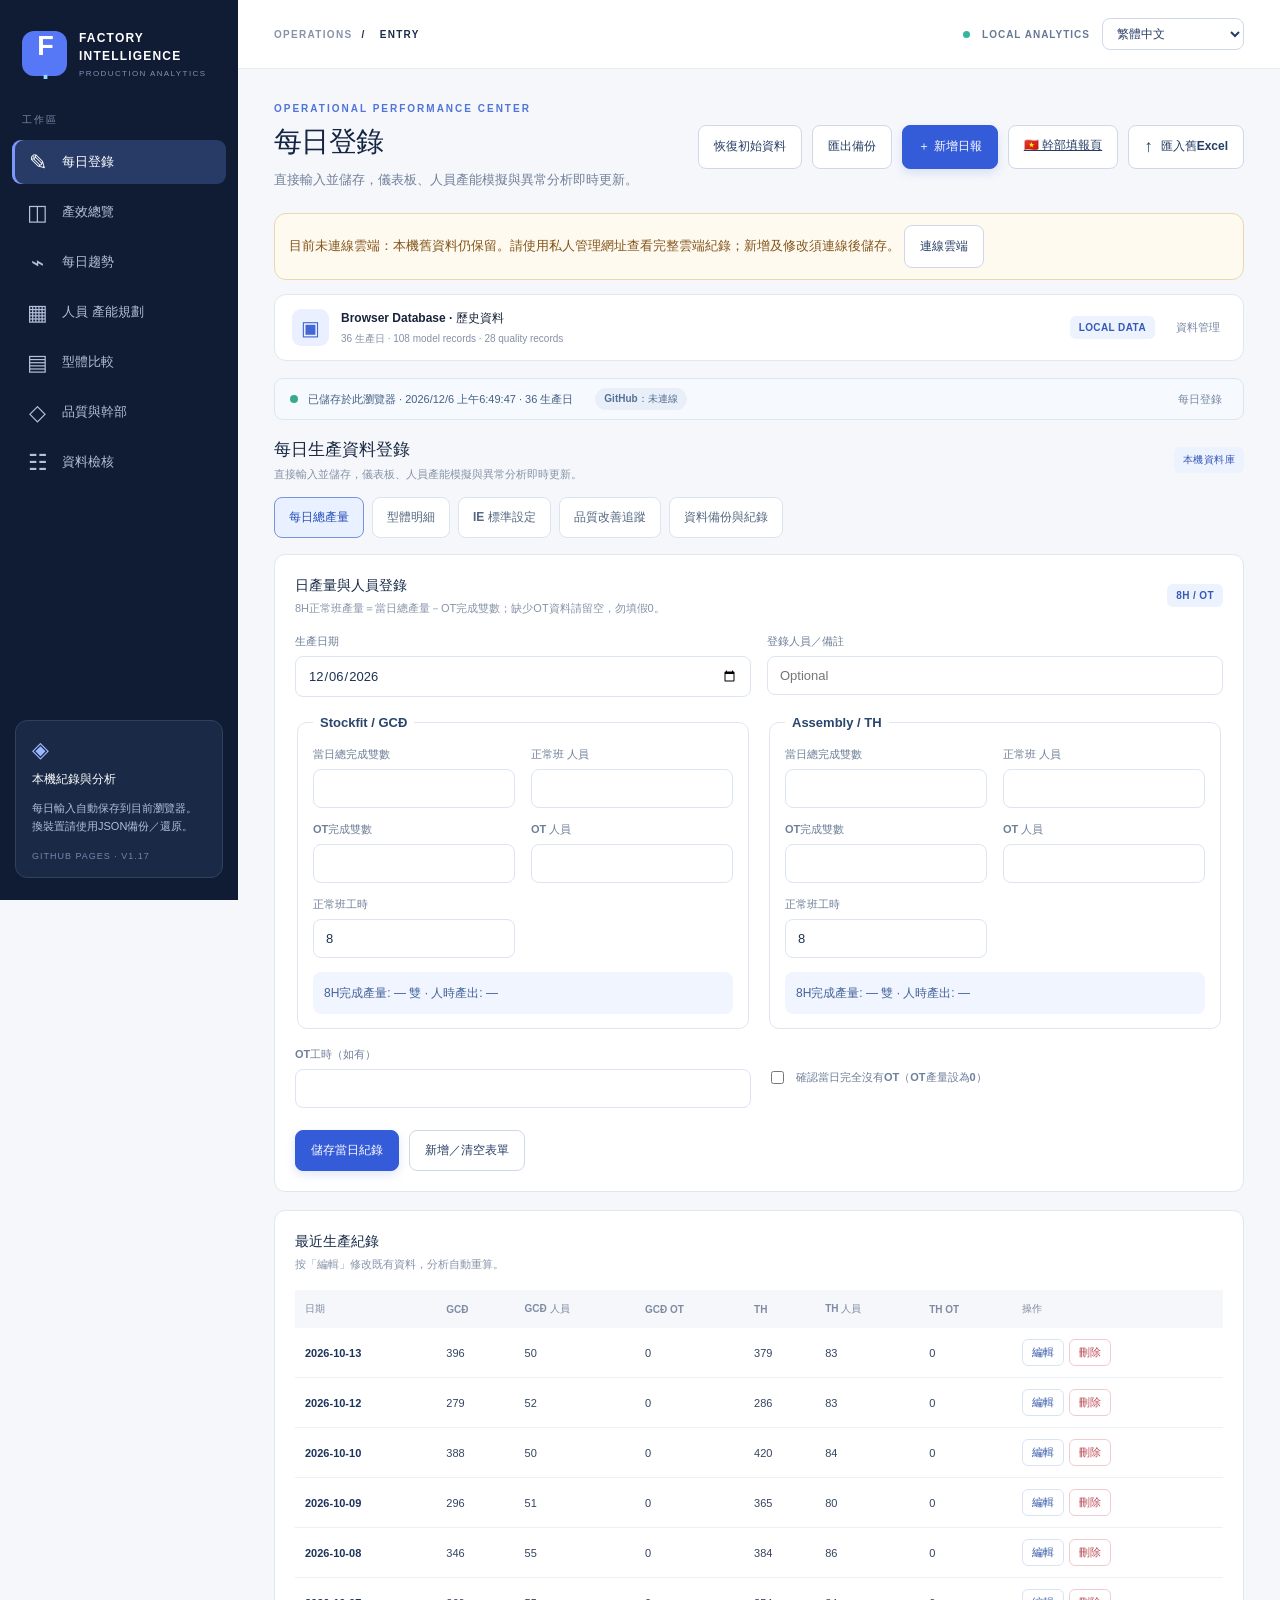
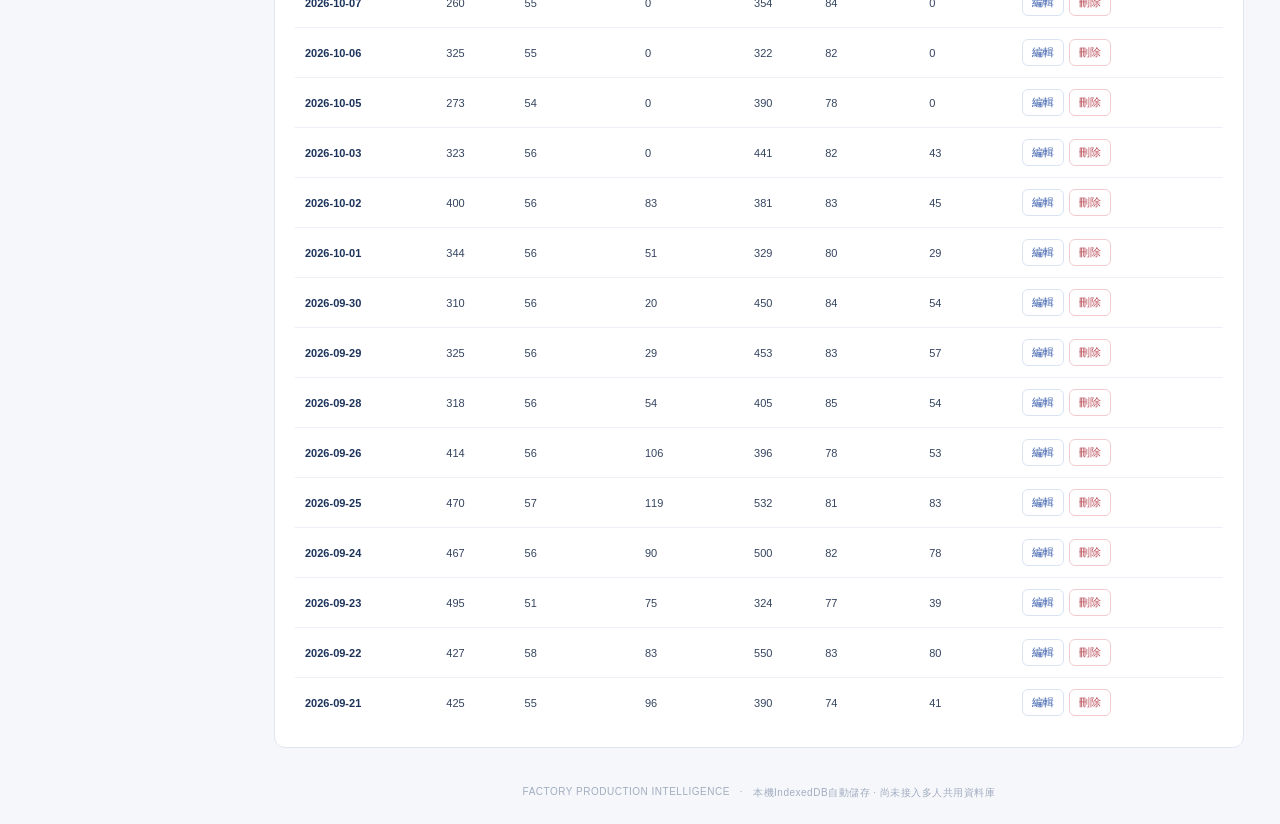
==== commit e28e4c57: "產效總覽顯示 A/B 兩日實績與人時產效對比" ====
--- a/index.html
+++ b/index.html
@@ -6,11 +6,11 @@
   <meta name="color-scheme" content="light" />
   <meta http-equiv="Content-Security-Policy" content="default-src 'self'; script-src 'self'; style-src 'self'; img-src 'self' data:; connect-src 'self' https://api.github.com https://*.supabase.co; object-src 'none'; base-uri 'self'; form-action 'none'" />
   <title>Factory Production Intelligence | 產效智能管理</title>
-  <link rel="stylesheet" href="styles.css?v=126" />
+  <link rel="stylesheet" href="styles.css?v=127" />
   <script src="data/factory-data.js" defer></script>
   <script src="english.js?v=115" defer></script>
   <script src="insights.js?v=23" defer></script>
-  <script src="app.js?v=126" defer></script>
+  <script src="app.js?v=127" defer></script>
   <script src="records.js?v=117" defer></script>
   <script src="ie.js?v=117" defer></script>
   <script src="ie-planner.js?v=121" defer></script>
@@ -114,6 +114,7 @@
         <div id="view-overview" class="view active">
           <div class="section-head"><div><h2 data-i18n="overviewKpis">關鍵產效指標</h2><p data-i18n="overviewKpisSub">同期間加權比較，不將底加與成型產量相加。</p></div><span id="periodLabel" class="subtle"></span></div>
           <div class="kpi-grid" id="kpiGrid"></div>
+          <article class="panel day-comparison" aria-live="polite"><div class="panel-head"><div><h3 data-i18n="dayComparisonTitle">兩個生產日的產效對比</h3><p data-i18n="dayComparisonSub">實際8H產出與人時產出；日期、人力及型體組合可能不同</p></div><span class="tag muted">A → B</span></div><div id="dayComparison"></div></article>
           <article id="mixRecommendation" class="panel mix-recommendation" aria-live="polite"></article>
           <div class="two-cols"><article class="panel"><div class="panel-head"><div><h3 data-i18n="compareTitle">A日與B日產效比較</h3><p data-i18n="compareDesc">正常班日均產量、HC及人時產出</p></div><span class="tag">8H</span></div><div id="comparisonTable"></div></article><article class="panel insight-panel"><div class="panel-head"><div><h3 id="insight-panel-heading" data-i18n="analysisTitle">自動管理判讀</h3><p data-i18n="analysisDesc">根據資料計算的觀察重點，不自動推定根因</p></div><div class="insight-panel-meta"><span class="tag muted">AUTO INSIGHT</span><span class="insight-scroll-hint" data-i18n="insightScrollHint">↕ 向下捲動查看完整分析</span></div></div><div id="insights" class="insights" role="region" aria-labelledby="insight-panel-heading" tabindex="0"></div></article></div>
           <article class="panel chart-panel"><div class="panel-head"><div><h3 data-i18n="recentTrend">近期每日產出</h3><p data-i18n="trendCaption">以8H正常班完成產量呈現，單位：雙</p></div><span class="chart-legend"><i class="dot gc"></i>Stockfit <i class="dot asm"></i>Assembly</span></div><div id="miniChart" class="chart"></div></article>
--- a/styles.css
+++ b/styles.css
@@ -130,3 +130,4 @@
 
 /* Historical mix recommendation: compact process cards on the overview. */
 .mix-recommendation{margin:20px 0}.mix-rec-controls{display:flex;justify-content:space-between;align-items:center;gap:12px;flex-wrap:wrap;margin-bottom:16px;font-size:12px;color:#6b7e99}.mix-rec-controls select{padding:6px;border:1px solid #d7e1f0;border-radius:6px;background:#fff;color:#29466e}.mix-rec-grid{display:grid;grid-template-columns:repeat(2,minmax(0,1fr));gap:18px}.mix-rec-card{border:1px solid #dce5f3;border-radius:10px;padding:18px;min-width:0;background:#fbfcff}.mix-rec-process{display:flex;justify-content:space-between;align-items:center;gap:12px;flex-wrap:wrap;margin-bottom:16px}.mix-rec-process h4{margin:0;font-size:15px;color:#17345b}.mix-rec-process label{font-size:12px;color:#647996}.mix-rec-process input{width:72px;padding:7px 8px;border:1px solid #cfdaed;border-radius:6px;background:white;color:#183961}.mix-rec-metrics{display:grid;grid-template-columns:repeat(3,minmax(0,1fr));gap:10px;margin-bottom:14px}.mix-rec-metrics span{display:block;font-size:11px;color:#6c809e;line-height:1.6}.mix-rec-metrics strong{display:block;font-size:21px;color:#2453aa;margin-top:4px}.mix-rec-card .data-table{min-width:0;width:100%}.mix-rec-card .data-table th,.mix-rec-card .data-table td{padding:9px 8px}.mix-rec-basis,.mix-rec-note,.mix-rec-card details{font-size:12px;line-height:1.8;color:#647996}.mix-rec-note{margin:16px 0 0}.mix-rec-card details{border-top:1px solid #dce5f3;padding-top:10px}.mix-rec-card summary{cursor:pointer;color:#355da3;font-weight:700}.mix-rec-card details p{overflow-wrap:anywhere}.mix-rec-empty{font-size:13px;line-height:1.8;color:#6b7e99;padding:15px 0}.mix-rec-card .subtle{line-height:1.7}@media(max-width:1050px){.mix-rec-grid{grid-template-columns:1fr}}@media(max-width:540px){.mix-rec-metrics{grid-template-columns:1fr 1fr}.mix-rec-metrics strong{font-size:19px}.mix-rec-card{padding:14px}}
+.day-comparison{margin:0 0 18px}.day-compare-grid{display:grid;grid-template-columns:repeat(2,minmax(0,1fr));gap:14px}.day-compare-card{border:1px solid #dfe7f3;border-radius:10px;padding:16px;min-width:0}.day-compare-card h4{margin:0 0 13px;color:#183560;font-size:15px}.day-compare-head,.day-compare-row{display:grid;grid-template-columns:minmax(110px,1.2fr) minmax(62px,.7fr) 18px minmax(62px,.7fr) minmax(135px,1.25fr);gap:5px;align-items:center;font-variant-numeric:tabular-nums}.day-compare-head{color:#8090a9;font-size:10px;font-weight:700;padding-bottom:7px}.day-compare-row{border-top:1px solid #edf1f7;padding:11px 0;font-size:12px;color:#455776}.day-compare-row strong{color:#182f54;font-size:17px}.day-compare-row b{font-size:12px;color:#61738c}.day-compare-row b.good{color:#168576}.day-compare-row b.bad{color:#bd5661}.day-compare-arrow{color:#9daac0}.day-compare-caution{font-size:11px;line-height:1.65;color:#71819b;margin:13px 0 0}@media(max-width:1180px){.day-compare-grid{grid-template-columns:1fr}}@media(max-width:650px){.day-compare-card{overflow-x:auto}.day-compare-head,.day-compare-row{min-width:520px}}
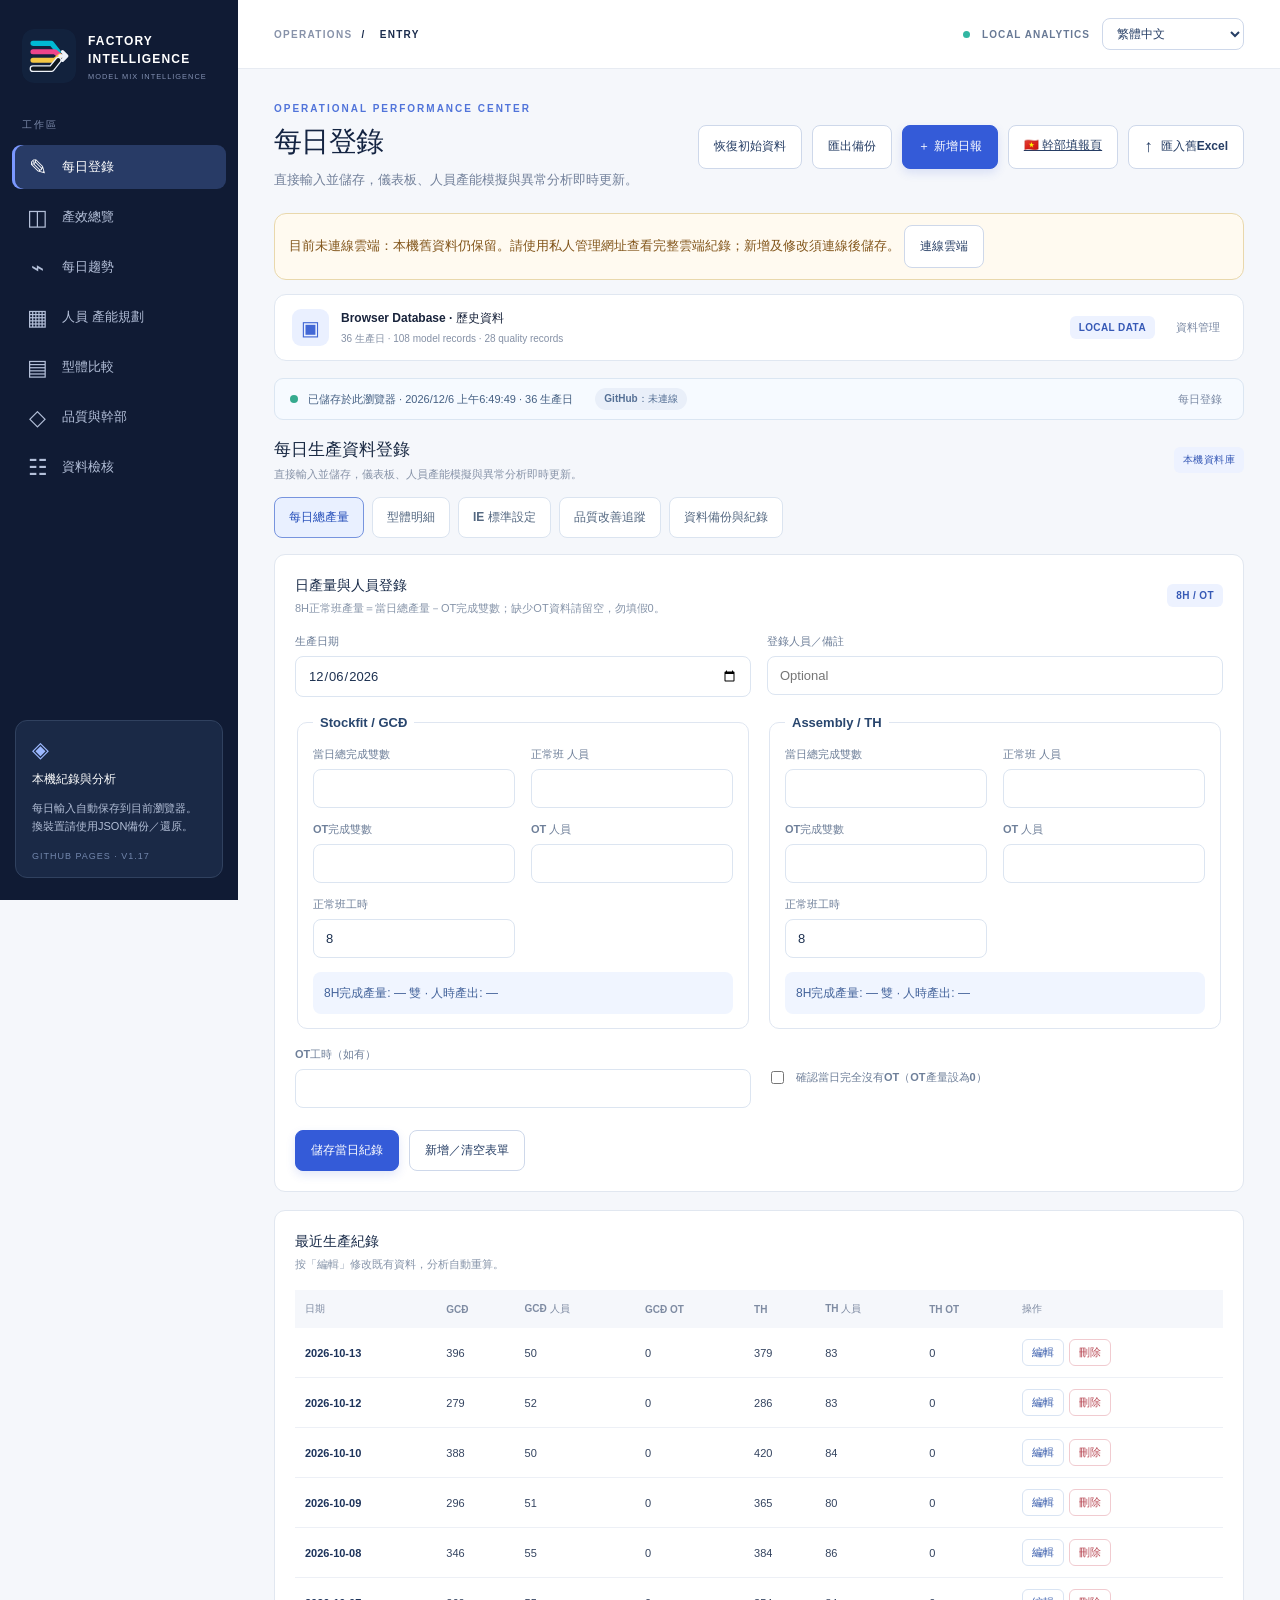
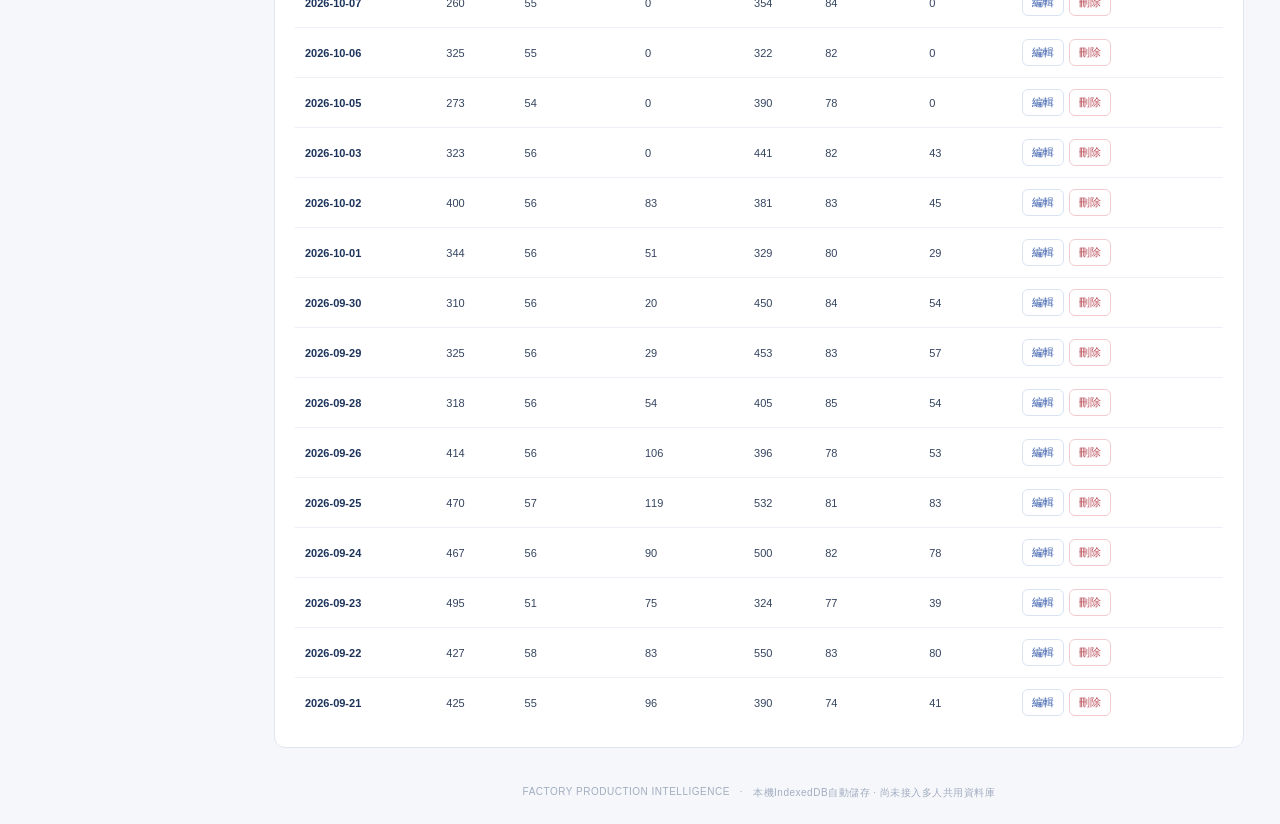
==== commit 8681db7f: "以 CMYK 混線流程識別更新系統 Logo" ====
--- a/index.html
+++ b/index.html
@@ -2,11 +2,12 @@
 <html lang="zh-Hant">
 <head>
   <meta charset="utf-8" />
+  <link rel="icon" type="image/svg+xml" href="factory-logo.svg">
   <meta name="viewport" content="width=device-width, initial-scale=1" />
   <meta name="color-scheme" content="light" />
   <meta http-equiv="Content-Security-Policy" content="default-src 'self'; script-src 'self'; style-src 'self'; img-src 'self' data:; connect-src 'self' https://api.github.com https://*.supabase.co; object-src 'none'; base-uri 'self'; form-action 'none'" />
   <title>Factory Production Intelligence | 產效智能管理</title>
-  <link rel="stylesheet" href="styles.css?v=127" />
+  <link rel="stylesheet" href="styles.css?v=128" />
   <script src="data/factory-data.js" defer></script>
   <script src="english.js?v=115" defer></script>
   <script src="insights.js?v=23" defer></script>
@@ -25,7 +26,7 @@
 <body>
   <div class="shell">
     <aside class="sidebar">
-      <div class="brand"><div class="brand-mark">F<span>·</span></div><div><strong>FACTORY<br>INTELLIGENCE</strong><small>PRODUCTION ANALYTICS</small></div></div>
+      <div class="brand"><img class="brand-mark" src="factory-logo.svg" width="54" height="54" alt="Factory Intelligence CMYK logo"><div><strong>FACTORY<br>INTELLIGENCE</strong><small>MODEL MIX INTELLIGENCE</small></div></div>
       <div class="side-label" data-i18n="workspace">工作區</div>
       <nav class="nav" aria-label="Navigation">
         <button class="nav-link" data-view="entry"><span>✎</span><span data-i18n="entry">每日登錄</span></button>
--- a/styles.css
+++ b/styles.css
@@ -131,3 +131,5 @@
 /* Historical mix recommendation: compact process cards on the overview. */
 .mix-recommendation{margin:20px 0}.mix-rec-controls{display:flex;justify-content:space-between;align-items:center;gap:12px;flex-wrap:wrap;margin-bottom:16px;font-size:12px;color:#6b7e99}.mix-rec-controls select{padding:6px;border:1px solid #d7e1f0;border-radius:6px;background:#fff;color:#29466e}.mix-rec-grid{display:grid;grid-template-columns:repeat(2,minmax(0,1fr));gap:18px}.mix-rec-card{border:1px solid #dce5f3;border-radius:10px;padding:18px;min-width:0;background:#fbfcff}.mix-rec-process{display:flex;justify-content:space-between;align-items:center;gap:12px;flex-wrap:wrap;margin-bottom:16px}.mix-rec-process h4{margin:0;font-size:15px;color:#17345b}.mix-rec-process label{font-size:12px;color:#647996}.mix-rec-process input{width:72px;padding:7px 8px;border:1px solid #cfdaed;border-radius:6px;background:white;color:#183961}.mix-rec-metrics{display:grid;grid-template-columns:repeat(3,minmax(0,1fr));gap:10px;margin-bottom:14px}.mix-rec-metrics span{display:block;font-size:11px;color:#6c809e;line-height:1.6}.mix-rec-metrics strong{display:block;font-size:21px;color:#2453aa;margin-top:4px}.mix-rec-card .data-table{min-width:0;width:100%}.mix-rec-card .data-table th,.mix-rec-card .data-table td{padding:9px 8px}.mix-rec-basis,.mix-rec-note,.mix-rec-card details{font-size:12px;line-height:1.8;color:#647996}.mix-rec-note{margin:16px 0 0}.mix-rec-card details{border-top:1px solid #dce5f3;padding-top:10px}.mix-rec-card summary{cursor:pointer;color:#355da3;font-weight:700}.mix-rec-card details p{overflow-wrap:anywhere}.mix-rec-empty{font-size:13px;line-height:1.8;color:#6b7e99;padding:15px 0}.mix-rec-card .subtle{line-height:1.7}@media(max-width:1050px){.mix-rec-grid{grid-template-columns:1fr}}@media(max-width:540px){.mix-rec-metrics{grid-template-columns:1fr 1fr}.mix-rec-metrics strong{font-size:19px}.mix-rec-card{padding:14px}}
 .day-comparison{margin:0 0 18px}.day-compare-grid{display:grid;grid-template-columns:repeat(2,minmax(0,1fr));gap:14px}.day-compare-card{border:1px solid #dfe7f3;border-radius:10px;padding:16px;min-width:0}.day-compare-card h4{margin:0 0 13px;color:#183560;font-size:15px}.day-compare-head,.day-compare-row{display:grid;grid-template-columns:minmax(110px,1.2fr) minmax(62px,.7fr) 18px minmax(62px,.7fr) minmax(135px,1.25fr);gap:5px;align-items:center;font-variant-numeric:tabular-nums}.day-compare-head{color:#8090a9;font-size:10px;font-weight:700;padding-bottom:7px}.day-compare-row{border-top:1px solid #edf1f7;padding:11px 0;font-size:12px;color:#455776}.day-compare-row strong{color:#182f54;font-size:17px}.day-compare-row b{font-size:12px;color:#61738c}.day-compare-row b.good{color:#168576}.day-compare-row b.bad{color:#bd5661}.day-compare-arrow{color:#9daac0}.day-compare-caution{font-size:11px;line-height:1.65;color:#71819b;margin:13px 0 0}@media(max-width:1180px){.day-compare-grid{grid-template-columns:1fr}}@media(max-width:650px){.day-compare-card{overflow-x:auto}.day-compare-head,.day-compare-row{min-width:520px}}
+
+.brand img.brand-mark{display:block;width:54px;height:54px;border-radius:12px;background:transparent;object-fit:contain;flex:none}.brand small{font-size:7.4px;letter-spacing:1px;white-space:nowrap}
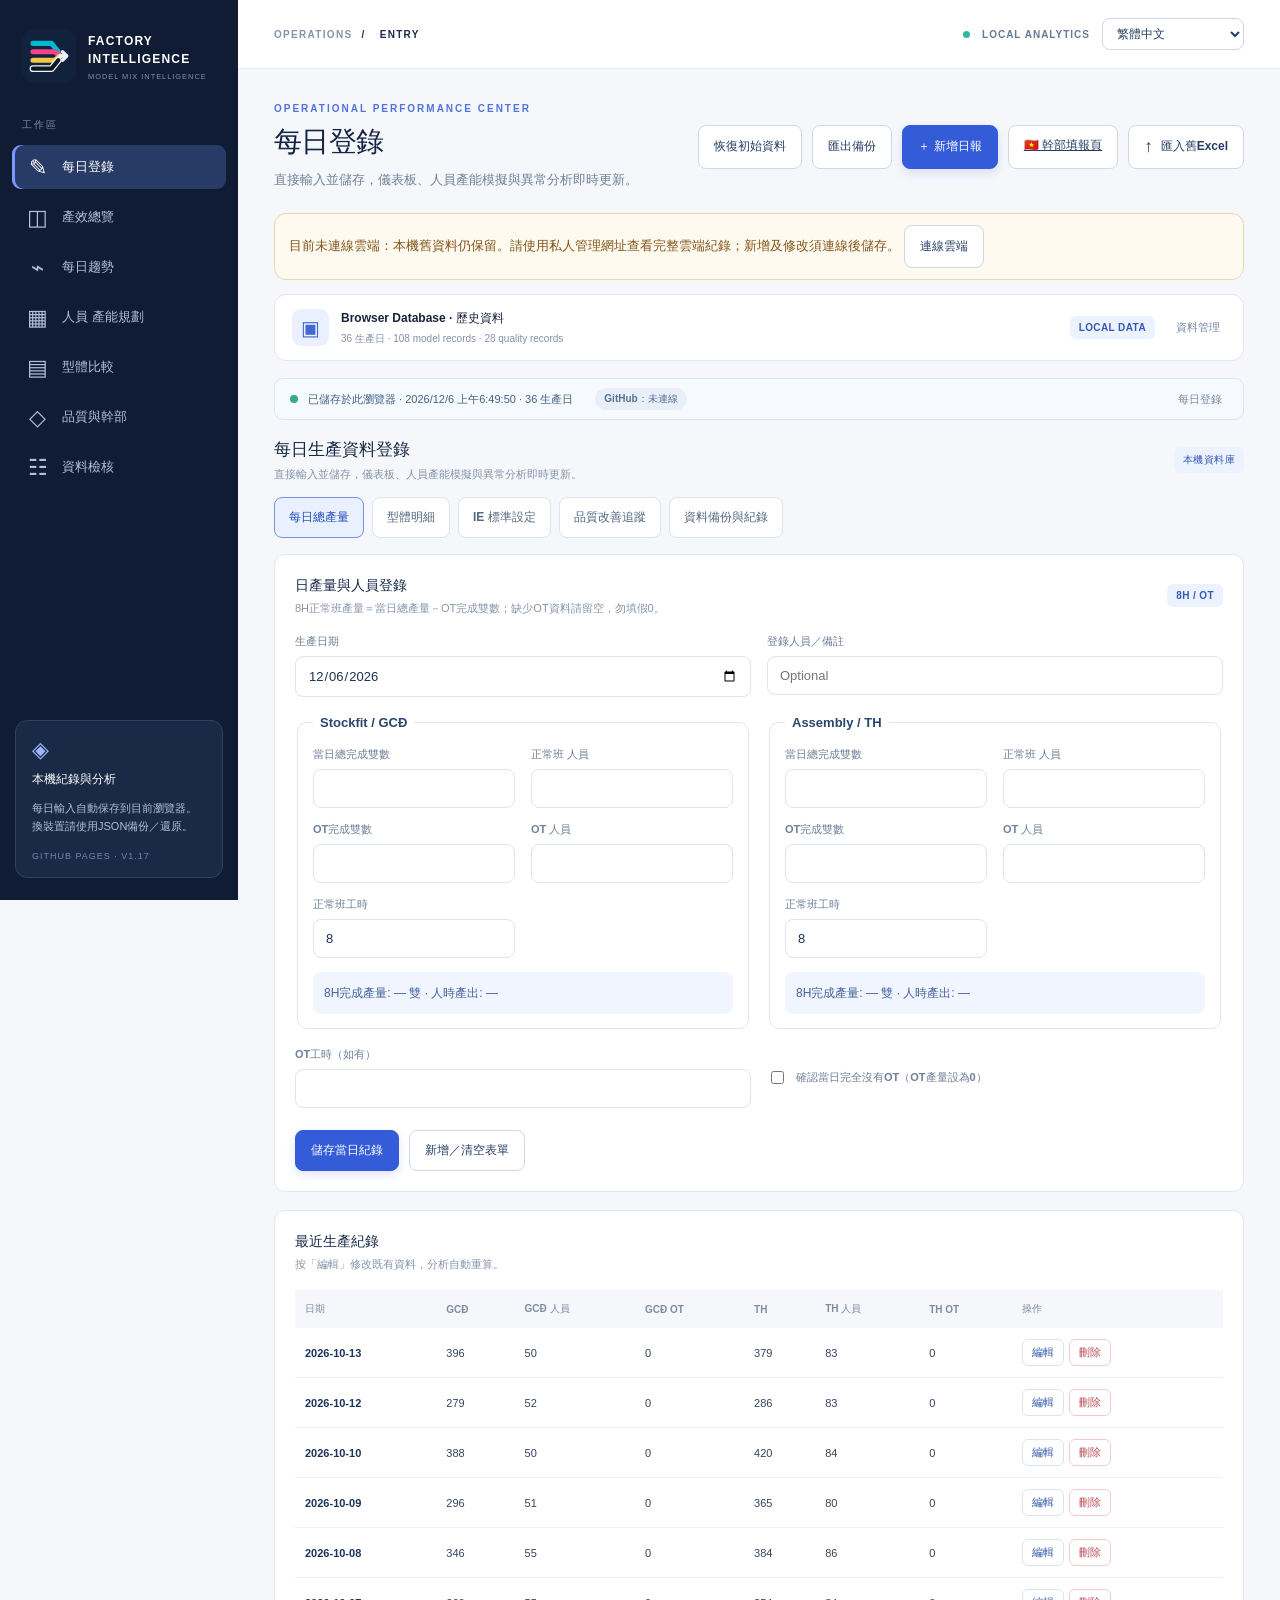
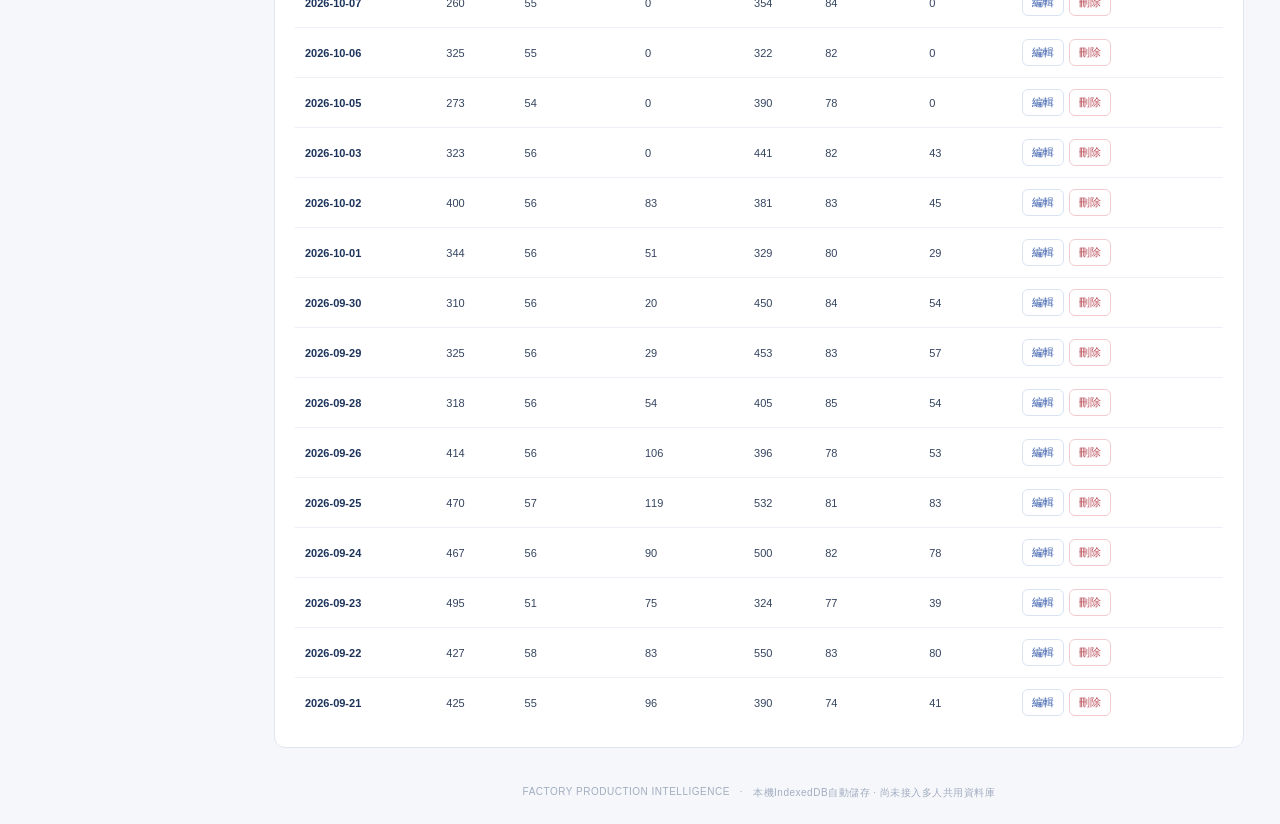
==== commit 8e29b21c: "產效總覽新增三語區間報告與每日長條分析" ====
--- a/index.html
+++ b/index.html
@@ -7,7 +7,7 @@
   <meta name="color-scheme" content="light" />
   <meta http-equiv="Content-Security-Policy" content="default-src 'self'; script-src 'self'; style-src 'self'; img-src 'self' data:; connect-src 'self' https://api.github.com https://*.supabase.co; object-src 'none'; base-uri 'self'; form-action 'none'" />
   <title>Factory Production Intelligence | 產效智能管理</title>
-  <link rel="stylesheet" href="styles.css?v=128" />
+  <link rel="stylesheet" href="styles.css?v=129" />
   <script src="data/factory-data.js" defer></script>
   <script src="english.js?v=115" defer></script>
   <script src="insights.js?v=23" defer></script>
@@ -19,6 +19,7 @@
   <script src="planning-ui.js?v=123" defer></script>
   <script src="ie-intelligence.js?v=120" defer></script>
   <script src="mix-recommendation.js?v=126" defer></script>
+  <script src="report-export.js?v=129" defer></script>
   <script src="cloud.js?v=113" defer></script>
   <script src="cloud-config.js" defer></script>
   <script src="cloud-dashboard.js?v=125" defer></script>
@@ -115,6 +116,7 @@
         <div id="view-overview" class="view active">
           <div class="section-head"><div><h2 data-i18n="overviewKpis">關鍵產效指標</h2><p data-i18n="overviewKpisSub">同期間加權比較，不將底加與成型產量相加。</p></div><span id="periodLabel" class="subtle"></span></div>
           <div class="kpi-grid" id="kpiGrid"></div>
+          <section class="panel report-export-bar" aria-label="Production report export"><div><strong data-i18n="reportExportTitle">下載區間產效分析</strong><p data-i18n="reportExportHint">使用上方 A 日至 B 日（含首尾）的所有生產日；報告包含實績、IE與歷史配單參考。</p></div><label><span data-i18n="reportLanguage">報告語言</span><select id="reportLanguage" aria-label="報告語言"><option value="zh">繁體中文</option><option value="en">English</option><option value="vn">Tiếng Việt</option></select></label><button id="downloadReport" class="primary" type="button" data-i18n="downloadReport">下載分析報告</button><small id="reportExportStatus" role="status" aria-live="polite"></small></section>
           <article class="panel day-comparison" aria-live="polite"><div class="panel-head"><div><h3 data-i18n="dayComparisonTitle">兩個生產日的產效對比</h3><p data-i18n="dayComparisonSub">實際8H產出與人時產出；日期、人力及型體組合可能不同</p></div><span class="tag muted">A → B</span></div><div id="dayComparison"></div></article>
           <article id="mixRecommendation" class="panel mix-recommendation" aria-live="polite"></article>
           <div class="two-cols"><article class="panel"><div class="panel-head"><div><h3 data-i18n="compareTitle">A日與B日產效比較</h3><p data-i18n="compareDesc">正常班日均產量、HC及人時產出</p></div><span class="tag">8H</span></div><div id="comparisonTable"></div></article><article class="panel insight-panel"><div class="panel-head"><div><h3 id="insight-panel-heading" data-i18n="analysisTitle">自動管理判讀</h3><p data-i18n="analysisDesc">根據資料計算的觀察重點，不自動推定根因</p></div><div class="insight-panel-meta"><span class="tag muted">AUTO INSIGHT</span><span class="insight-scroll-hint" data-i18n="insightScrollHint">↕ 向下捲動查看完整分析</span></div></div><div id="insights" class="insights" role="region" aria-labelledby="insight-panel-heading" tabindex="0"></div></article></div>
--- a/styles.css
+++ b/styles.css
@@ -133,3 +133,4 @@
 .day-comparison{margin:0 0 18px}.day-compare-grid{display:grid;grid-template-columns:repeat(2,minmax(0,1fr));gap:14px}.day-compare-card{border:1px solid #dfe7f3;border-radius:10px;padding:16px;min-width:0}.day-compare-card h4{margin:0 0 13px;color:#183560;font-size:15px}.day-compare-head,.day-compare-row{display:grid;grid-template-columns:minmax(110px,1.2fr) minmax(62px,.7fr) 18px minmax(62px,.7fr) minmax(135px,1.25fr);gap:5px;align-items:center;font-variant-numeric:tabular-nums}.day-compare-head{color:#8090a9;font-size:10px;font-weight:700;padding-bottom:7px}.day-compare-row{border-top:1px solid #edf1f7;padding:11px 0;font-size:12px;color:#455776}.day-compare-row strong{color:#182f54;font-size:17px}.day-compare-row b{font-size:12px;color:#61738c}.day-compare-row b.good{color:#168576}.day-compare-row b.bad{color:#bd5661}.day-compare-arrow{color:#9daac0}.day-compare-caution{font-size:11px;line-height:1.65;color:#71819b;margin:13px 0 0}@media(max-width:1180px){.day-compare-grid{grid-template-columns:1fr}}@media(max-width:650px){.day-compare-card{overflow-x:auto}.day-compare-head,.day-compare-row{min-width:520px}}
 
 .brand img.brand-mark{display:block;width:54px;height:54px;border-radius:12px;background:transparent;object-fit:contain;flex:none}.brand small{font-size:7.4px;letter-spacing:1px;white-space:nowrap}
+.report-export-bar{display:flex;align-items:center;gap:16px;flex-wrap:wrap;margin-bottom:18px;padding:16px 20px}.report-export-bar>div{flex:1;min-width:260px}.report-export-bar strong{font-size:13px;color:#1a335e}.report-export-bar p{font-size:11px;color:#7b8aa3;line-height:1.6;margin:4px 0 0}.report-export-bar label{font-size:11px;color:#647894;font-weight:700;display:grid;gap:4px}.report-export-bar select{border:1px solid #d8e2f1;border-radius:7px;padding:9px 10px;background:#fff;color:#18345e}.report-export-bar small{font-size:11px;color:#5a7697}@media(max-width:680px){.report-export-bar>div{min-width:100%}.report-export-bar button{flex:1}}
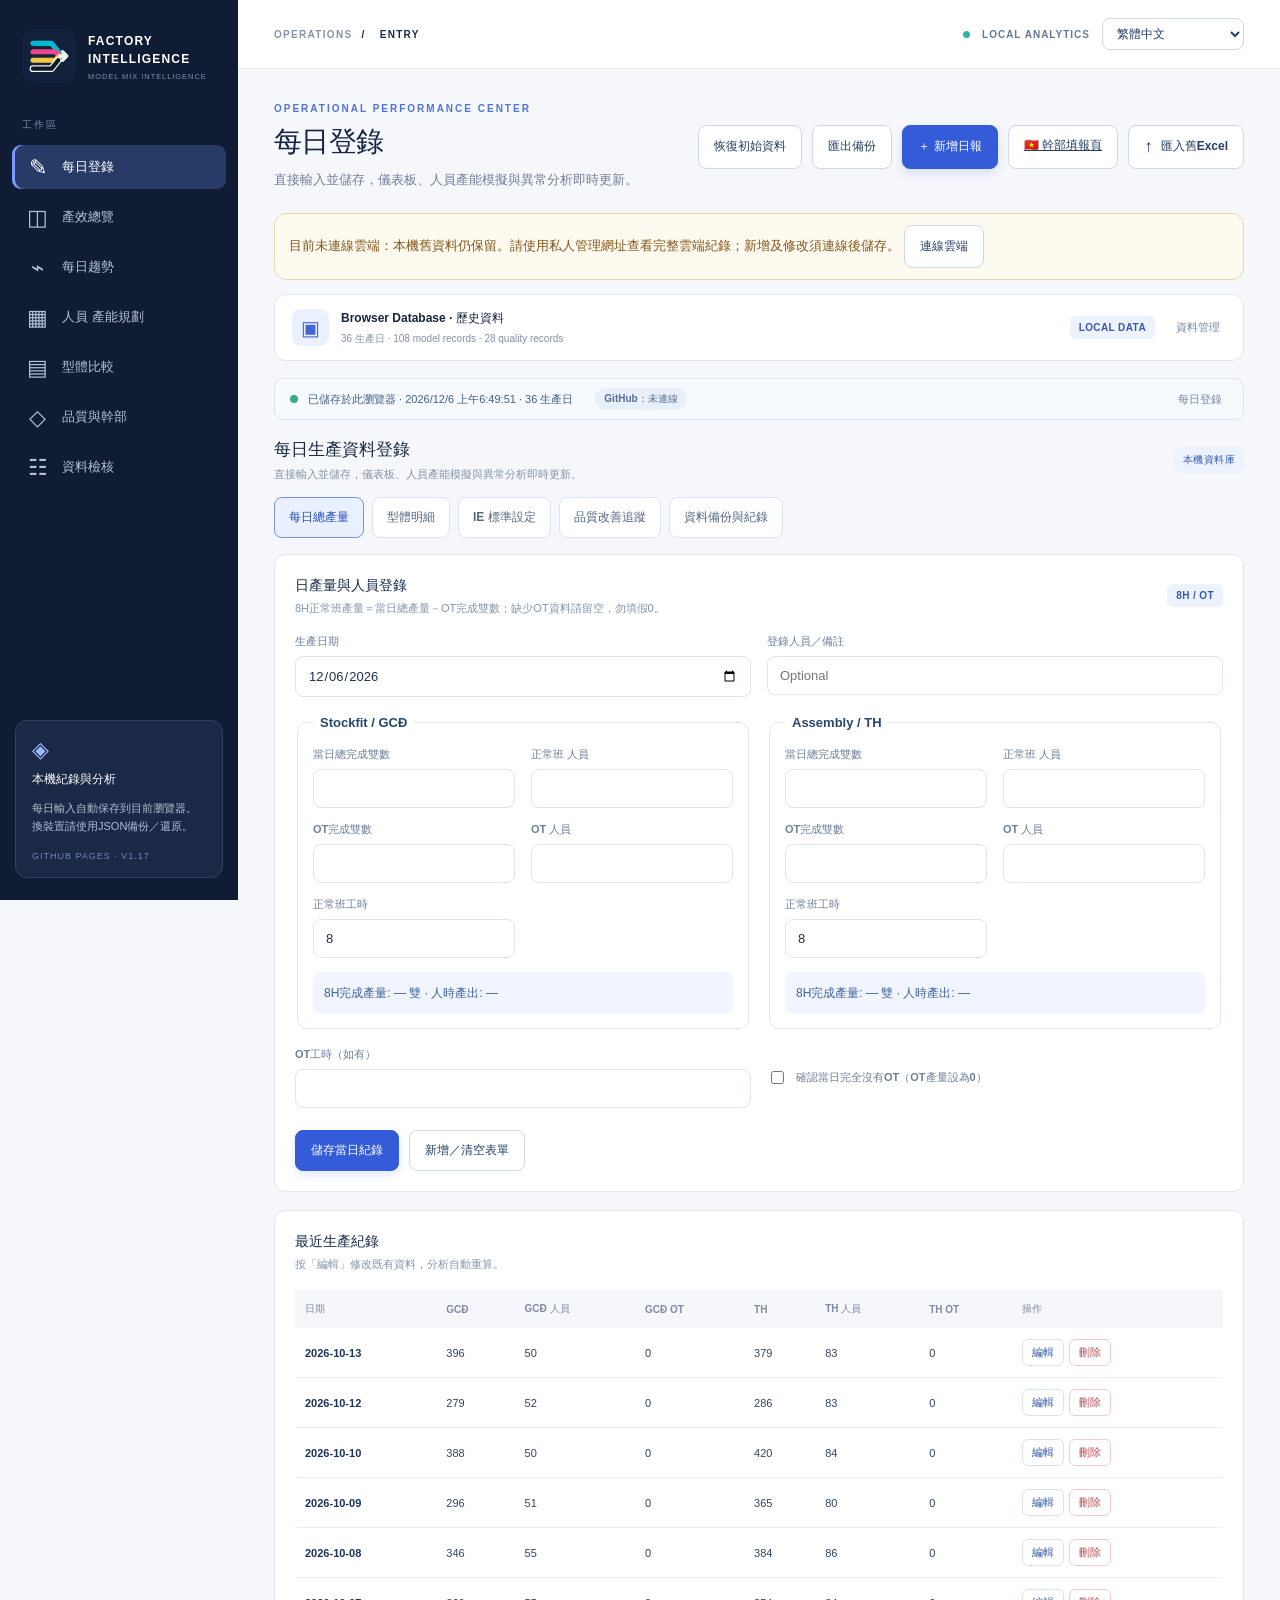
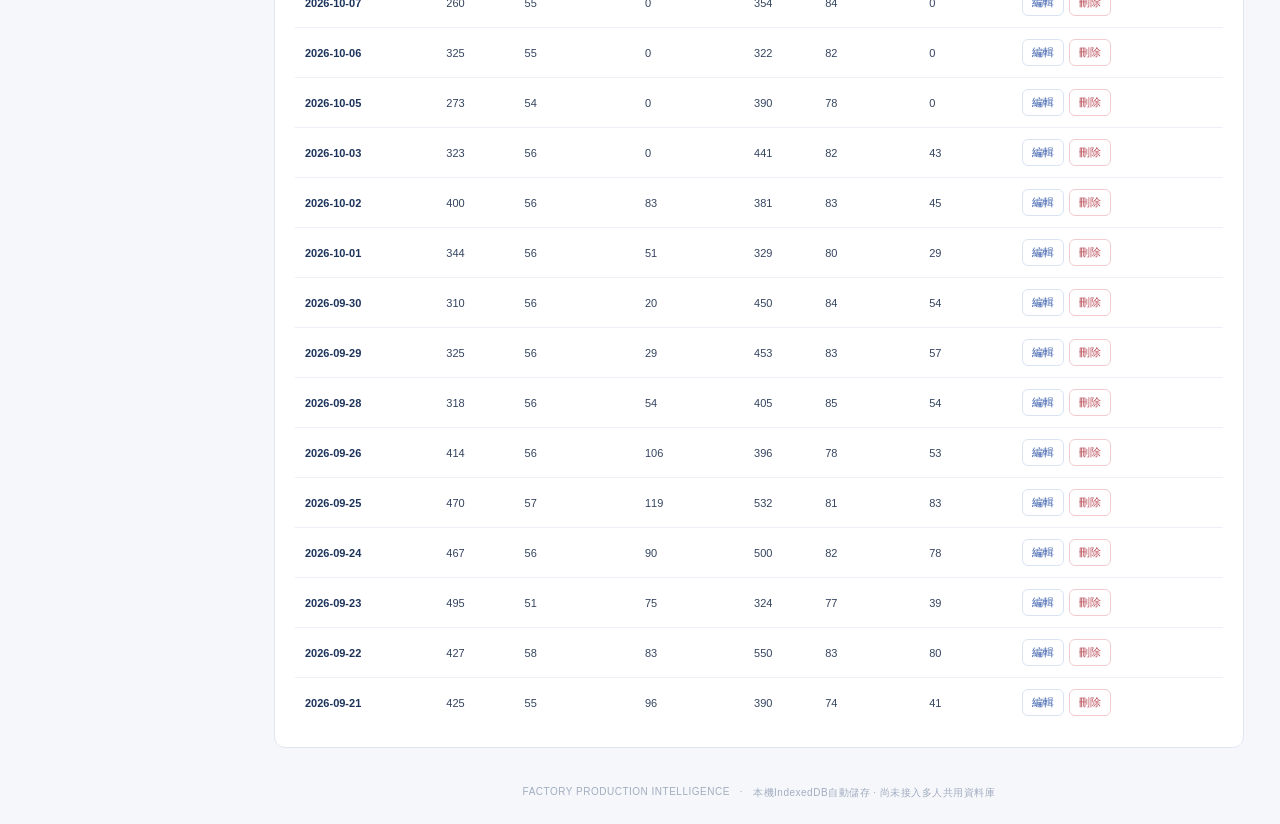
==== commit 26b05731: "更新報告語系腳本快取版本" ====
--- a/index.html
+++ b/index.html
@@ -11,7 +11,7 @@
   <script src="data/factory-data.js" defer></script>
   <script src="english.js?v=115" defer></script>
   <script src="insights.js?v=23" defer></script>
-  <script src="app.js?v=127" defer></script>
+  <script src="app.js?v=129" defer></script>
   <script src="records.js?v=117" defer></script>
   <script src="ie.js?v=117" defer></script>
   <script src="ie-planner.js?v=121" defer></script>
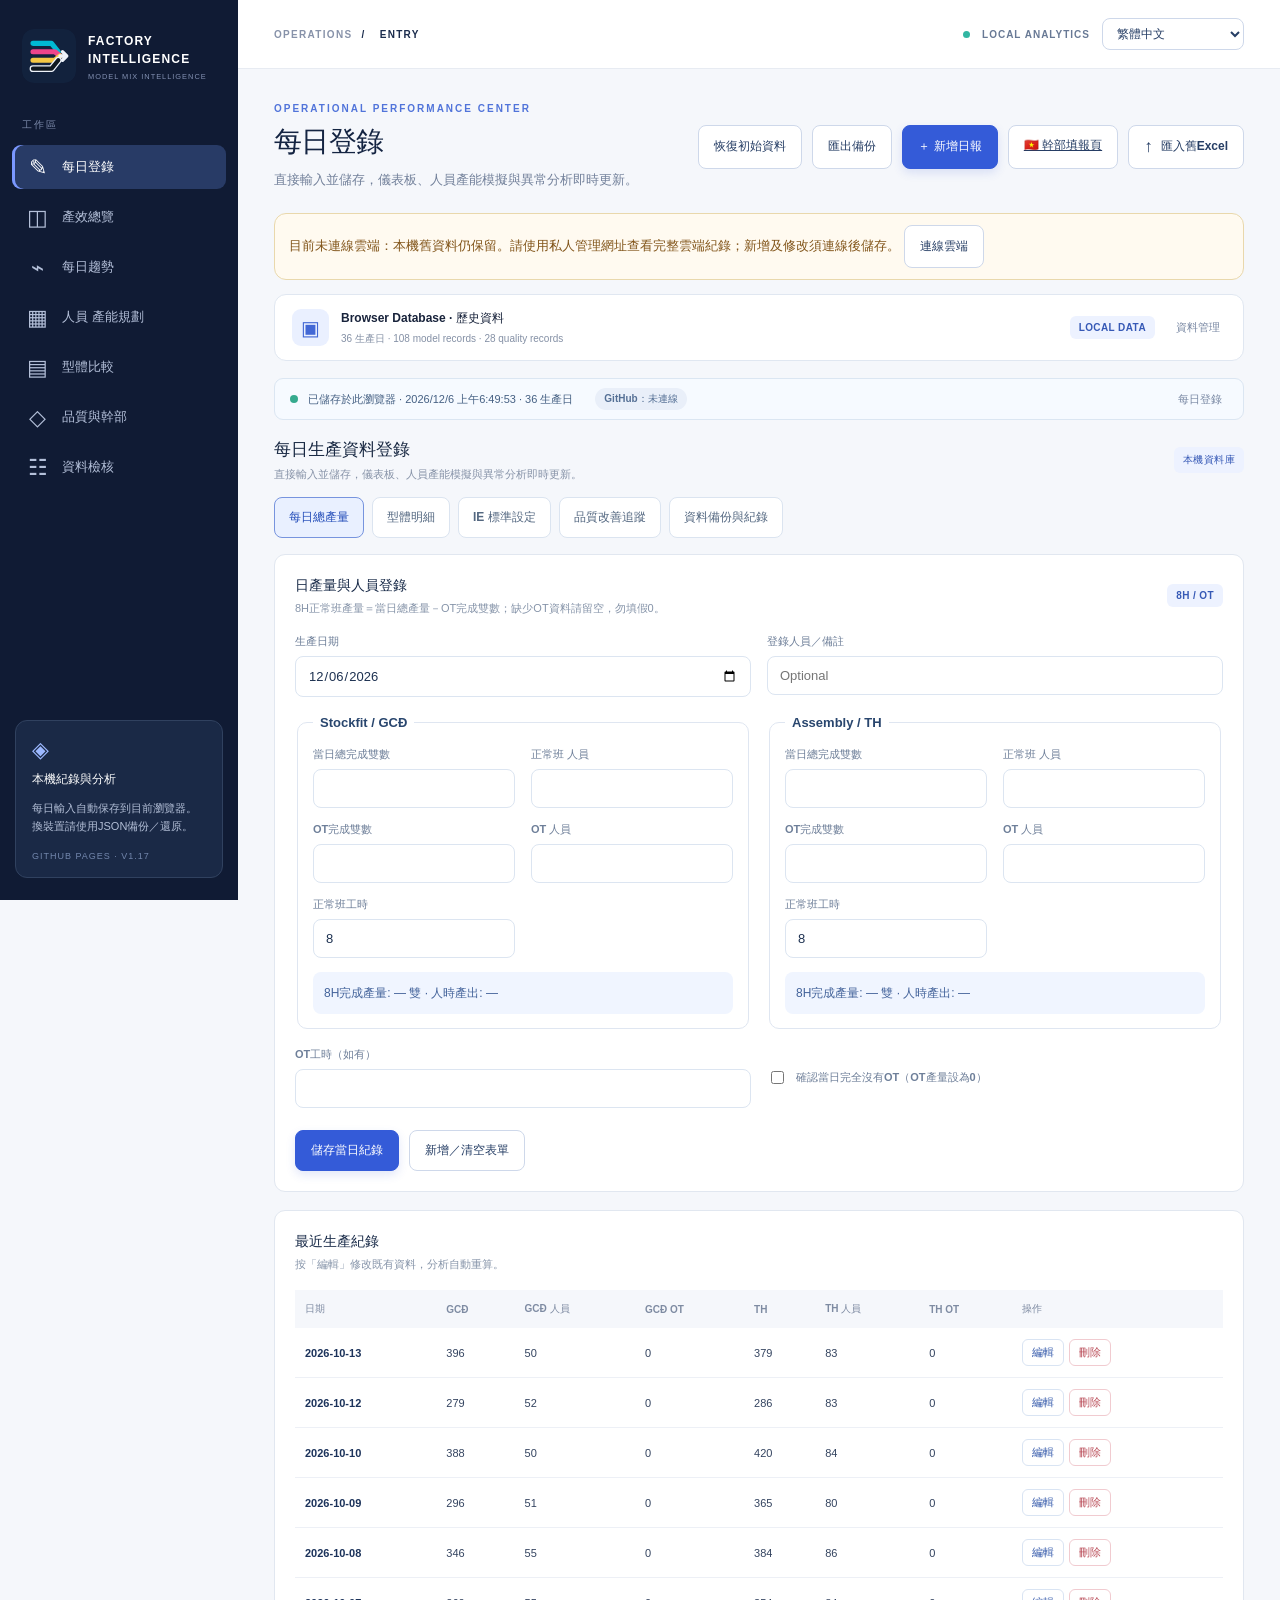
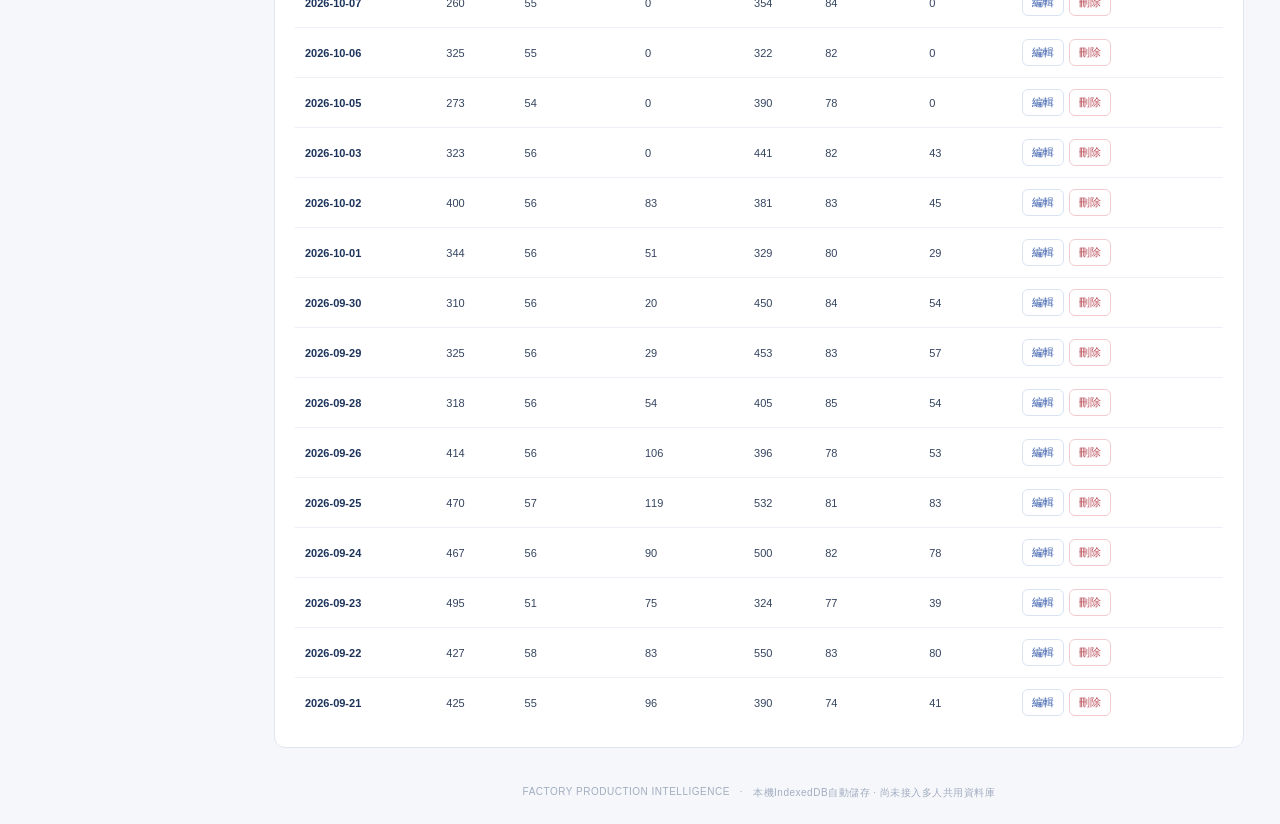
==== commit 7b12f891: "Show separate OT IE productivity from imported Excel data" ====
--- a/index.html
+++ b/index.html
@@ -14,7 +14,7 @@
   <script src="app.js?v=129" defer></script>
   <script src="records.js?v=117" defer></script>
   <script src="ie.js?v=117" defer></script>
-  <script src="ie-planner.js?v=121" defer></script>
+  <script src="ie-planner.js?v=130" defer></script>
   <script src="planning-core.js?v=121" defer></script>
   <script src="planning-ui.js?v=123" defer></script>
   <script src="ie-intelligence.js?v=120" defer></script>
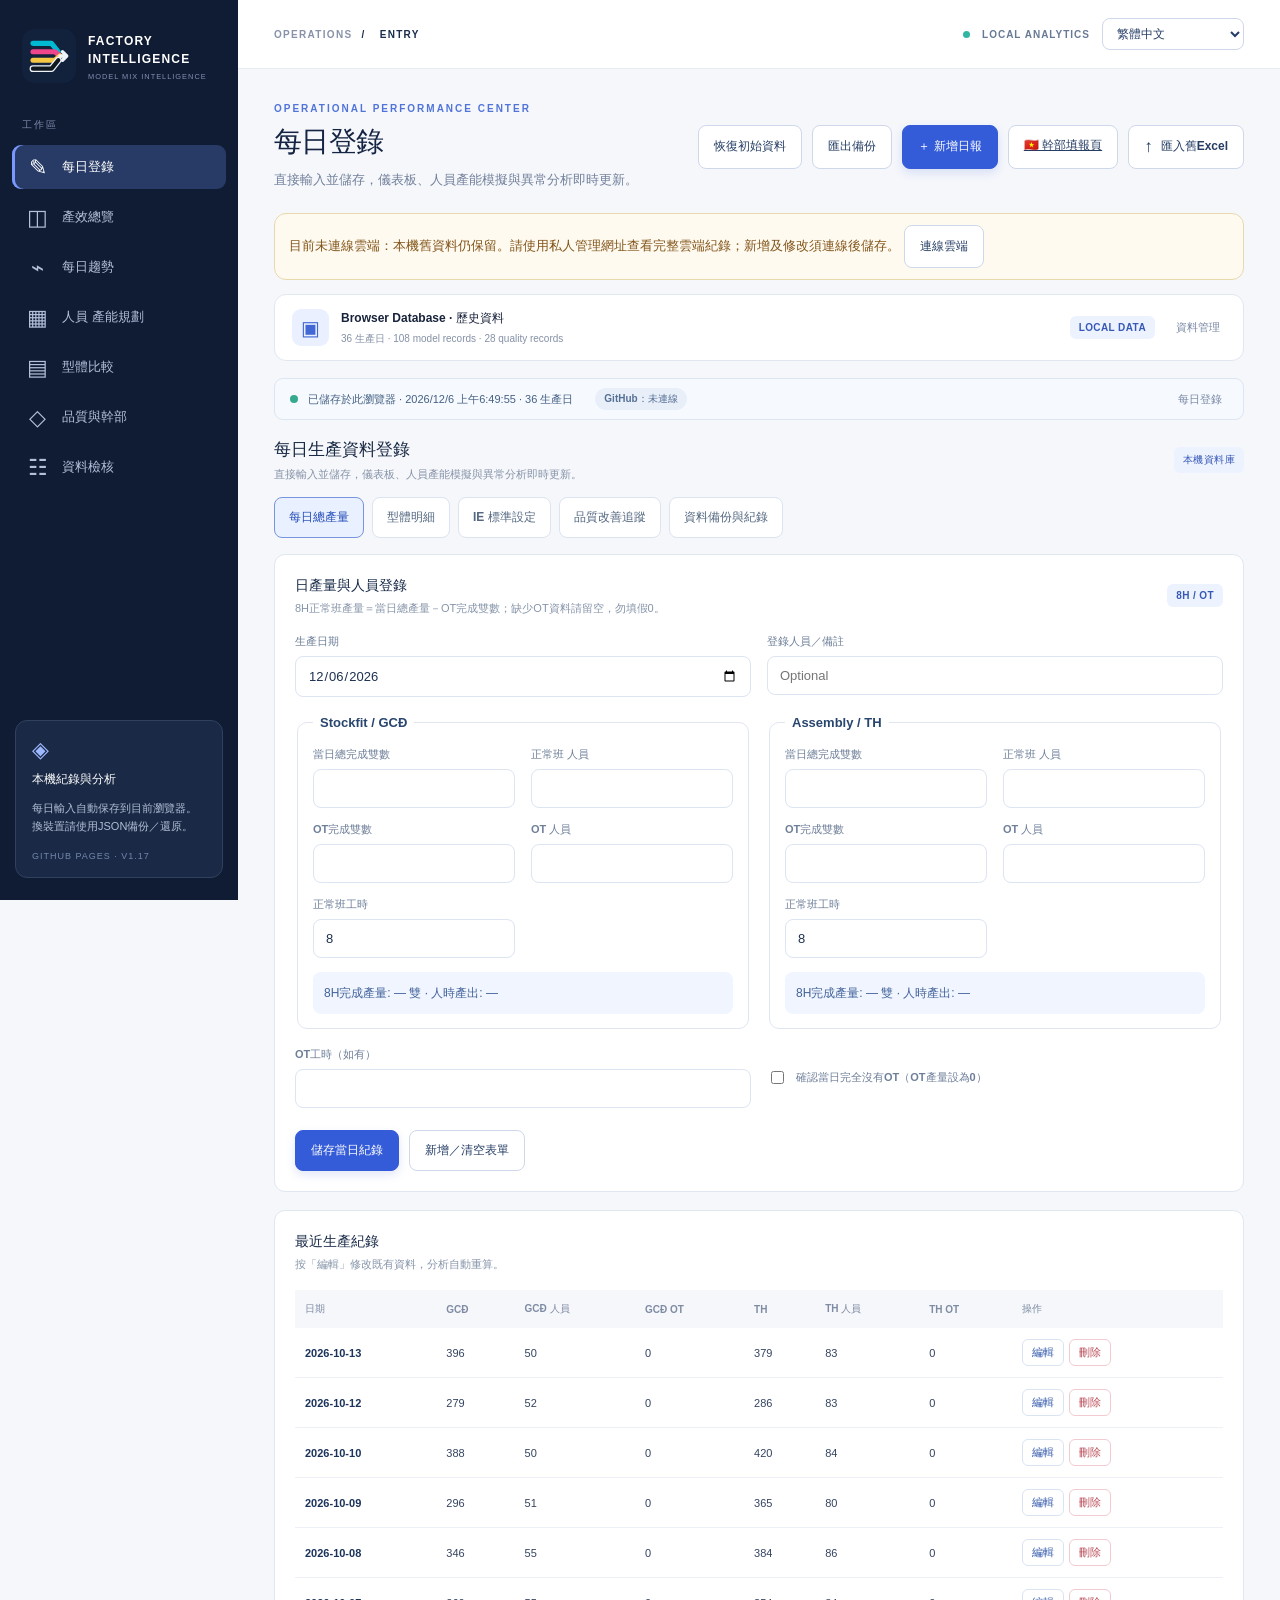
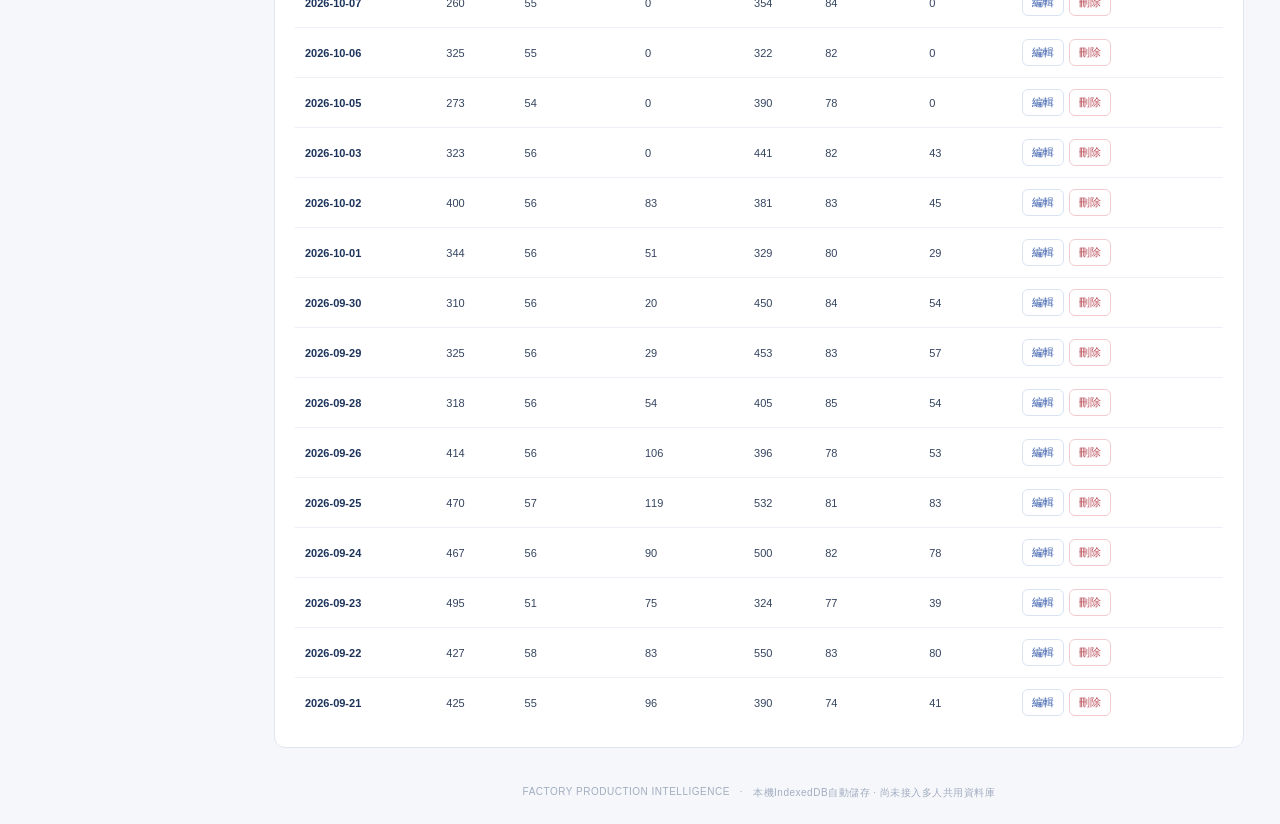
==== commit 9df8234c: "Add private browser schedule and stage IE workload forecast" ====
--- a/index.html
+++ b/index.html
@@ -11,7 +11,7 @@
   <script src="data/factory-data.js" defer></script>
   <script src="english.js?v=115" defer></script>
   <script src="insights.js?v=23" defer></script>
-  <script src="app.js?v=129" defer></script>
+  <script src="app.js?v=131" defer></script>
   <script src="records.js?v=117" defer></script>
   <script src="ie.js?v=117" defer></script>
   <script src="ie-planner.js?v=130" defer></script>
@@ -23,6 +23,7 @@
   <script src="cloud.js?v=113" defer></script>
   <script src="cloud-config.js" defer></script>
   <script src="cloud-dashboard.js?v=125" defer></script>
+  <script src="schedule-forecast.js?v=131" defer></script>
 </head>
 <body>
   <div class="shell">
@@ -116,6 +117,7 @@
         <div id="view-overview" class="view active">
           <div class="section-head"><div><h2 data-i18n="overviewKpis">關鍵產效指標</h2><p data-i18n="overviewKpisSub">同期間加權比較，不將底加與成型產量相加。</p></div><span id="periodLabel" class="subtle"></span></div>
           <div class="kpi-grid" id="kpiGrid"></div>
+          <article id="scheduleForecast" class="panel" aria-live="polite"></article>
           <section class="panel report-export-bar" aria-label="Production report export"><div><strong data-i18n="reportExportTitle">下載區間產效分析</strong><p data-i18n="reportExportHint">使用上方 A 日至 B 日（含首尾）的所有生產日；報告包含實績、IE與歷史配單參考。</p></div><label><span data-i18n="reportLanguage">報告語言</span><select id="reportLanguage" aria-label="報告語言"><option value="zh">繁體中文</option><option value="en">English</option><option value="vn">Tiếng Việt</option></select></label><button id="downloadReport" class="primary" type="button" data-i18n="downloadReport">下載分析報告</button><small id="reportExportStatus" role="status" aria-live="polite"></small></section>
           <article class="panel day-comparison" aria-live="polite"><div class="panel-head"><div><h3 data-i18n="dayComparisonTitle">兩個生產日的產效對比</h3><p data-i18n="dayComparisonSub">實際8H產出與人時產出；日期、人力及型體組合可能不同</p></div><span class="tag muted">A → B</span></div><div id="dayComparison"></div></article>
           <article id="mixRecommendation" class="panel mix-recommendation" aria-live="polite"></article>
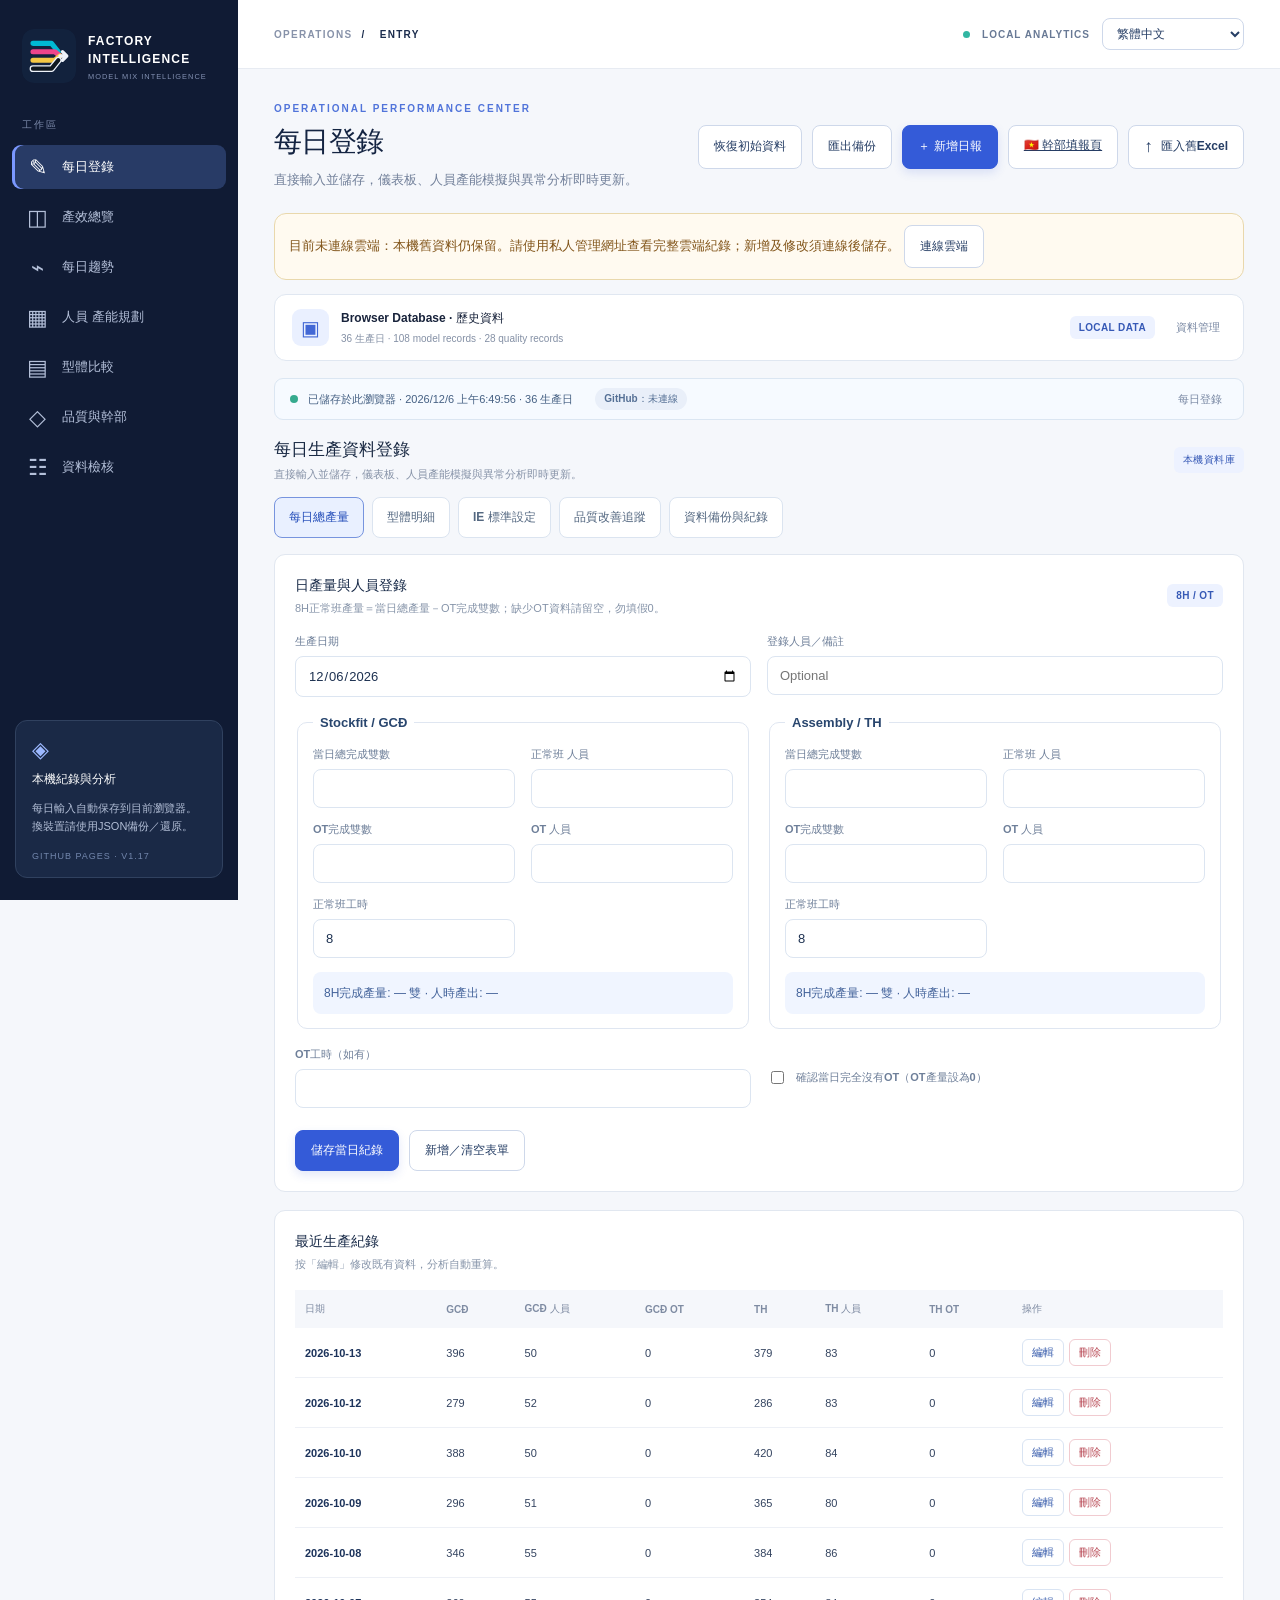
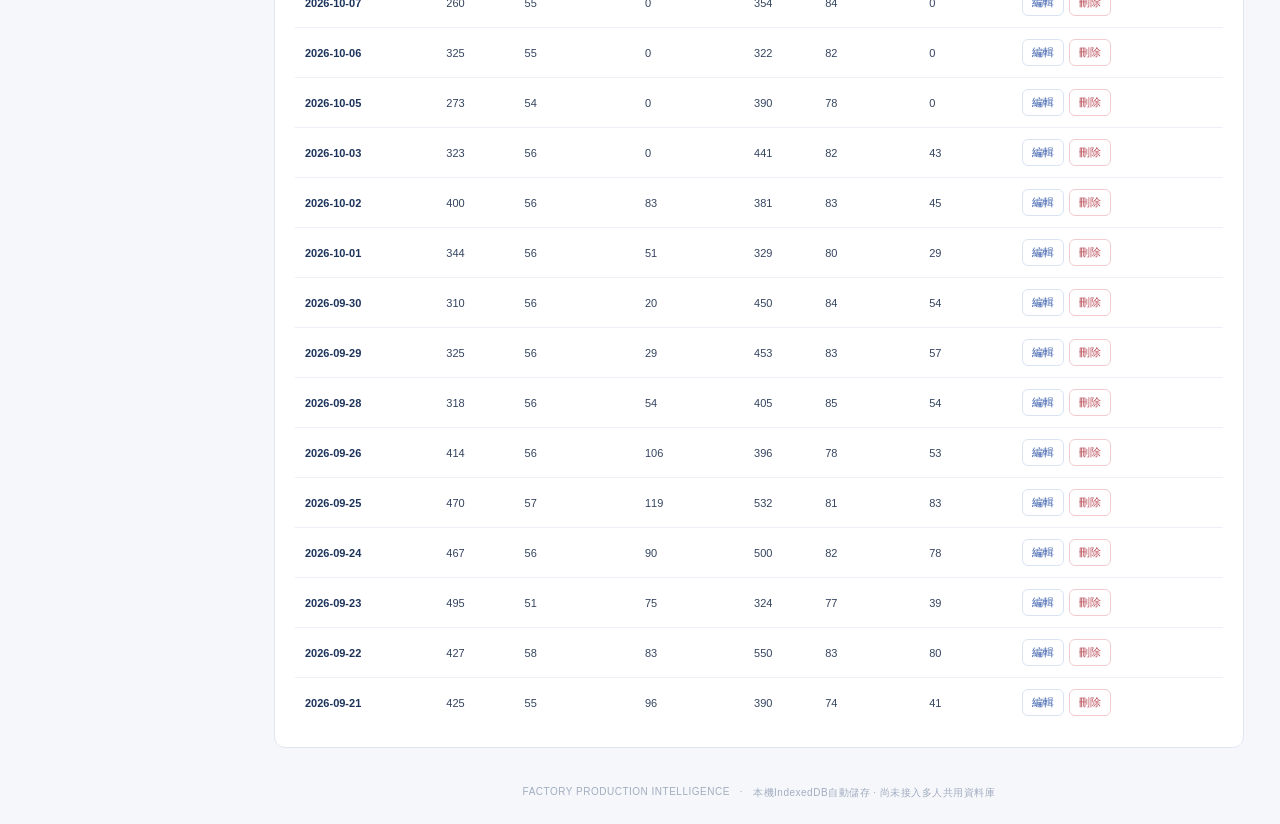
==== commit 4f3f8906: "Include scheduled new products in mix analysis" ====
--- a/index.html
+++ b/index.html
@@ -18,12 +18,12 @@
   <script src="planning-core.js?v=121" defer></script>
   <script src="planning-ui.js?v=123" defer></script>
   <script src="ie-intelligence.js?v=120" defer></script>
-  <script src="mix-recommendation.js?v=126" defer></script>
+  <script src="mix-recommendation.js?v=132" defer></script>
   <script src="report-export.js?v=129" defer></script>
   <script src="cloud.js?v=113" defer></script>
   <script src="cloud-config.js" defer></script>
   <script src="cloud-dashboard.js?v=125" defer></script>
-  <script src="schedule-forecast.js?v=131" defer></script>
+  <script src="schedule-forecast.js?v=132" defer></script>
 </head>
 <body>
   <div class="shell">
